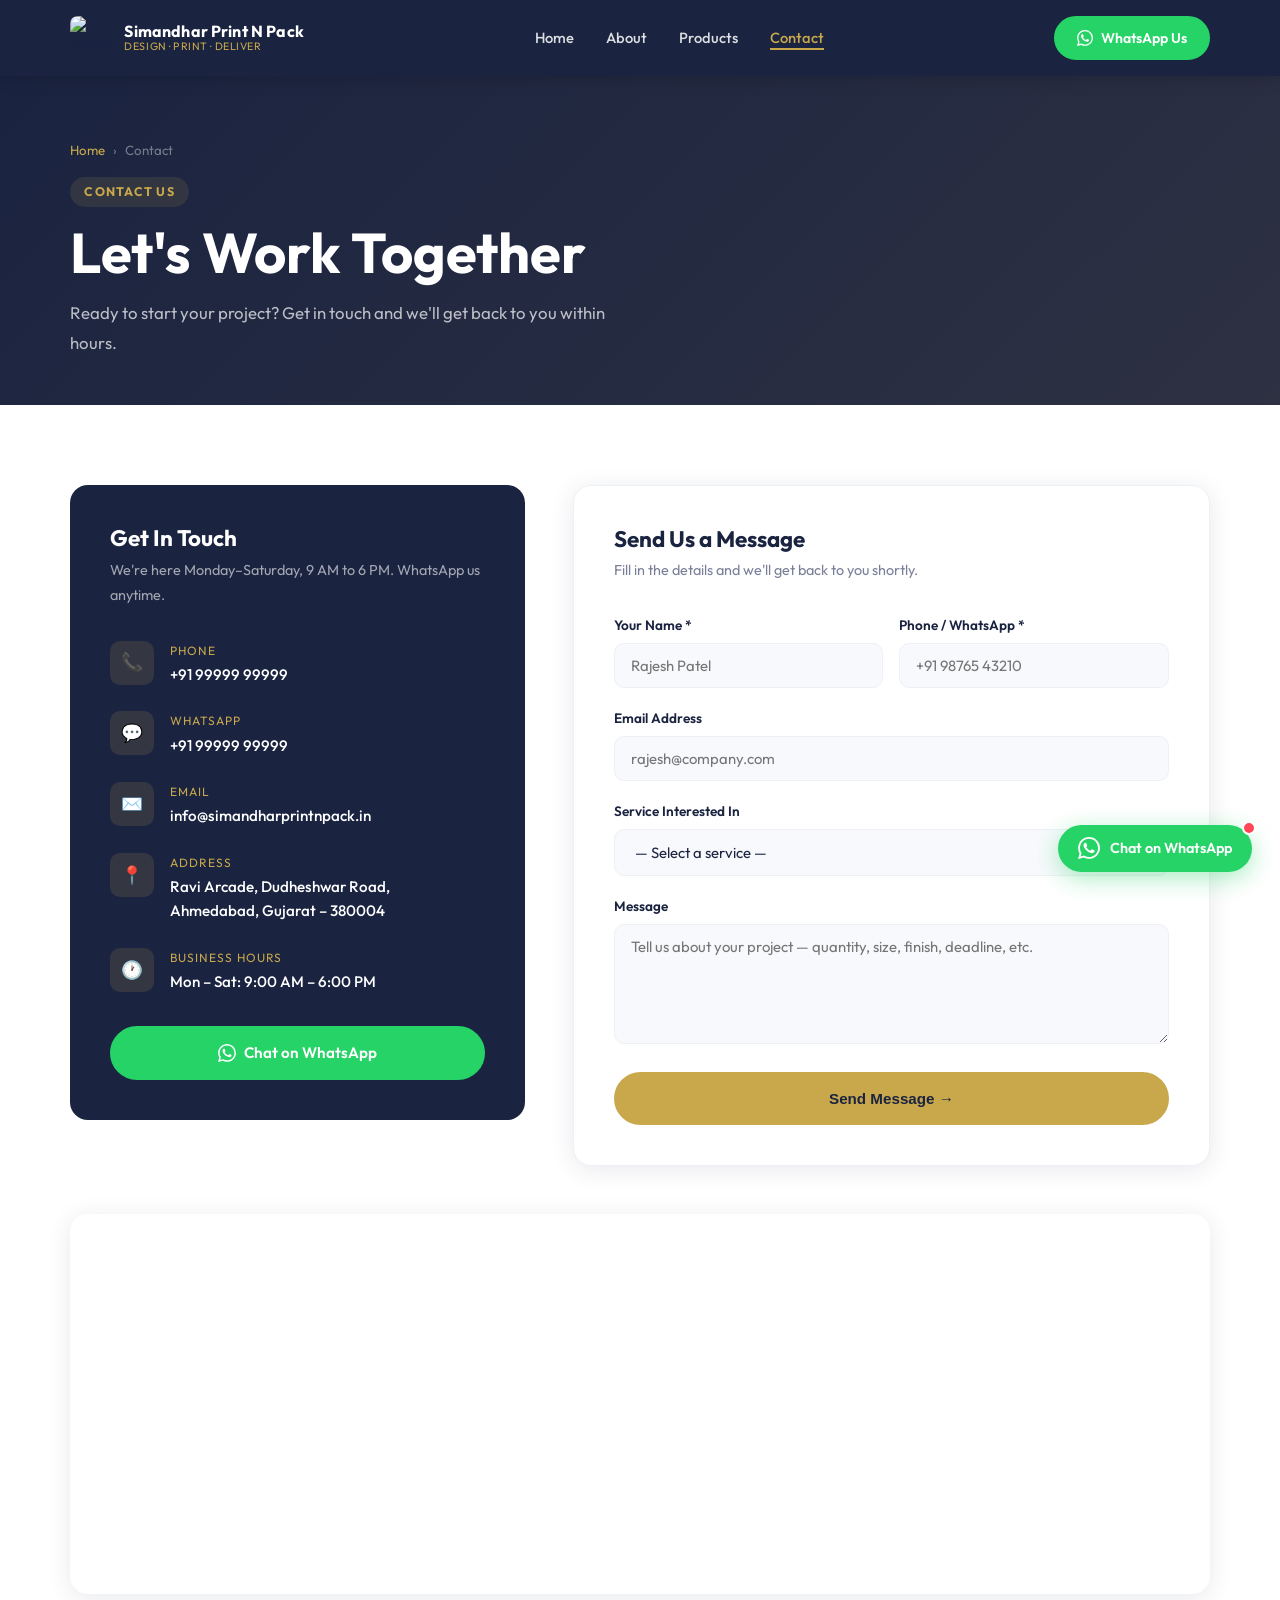
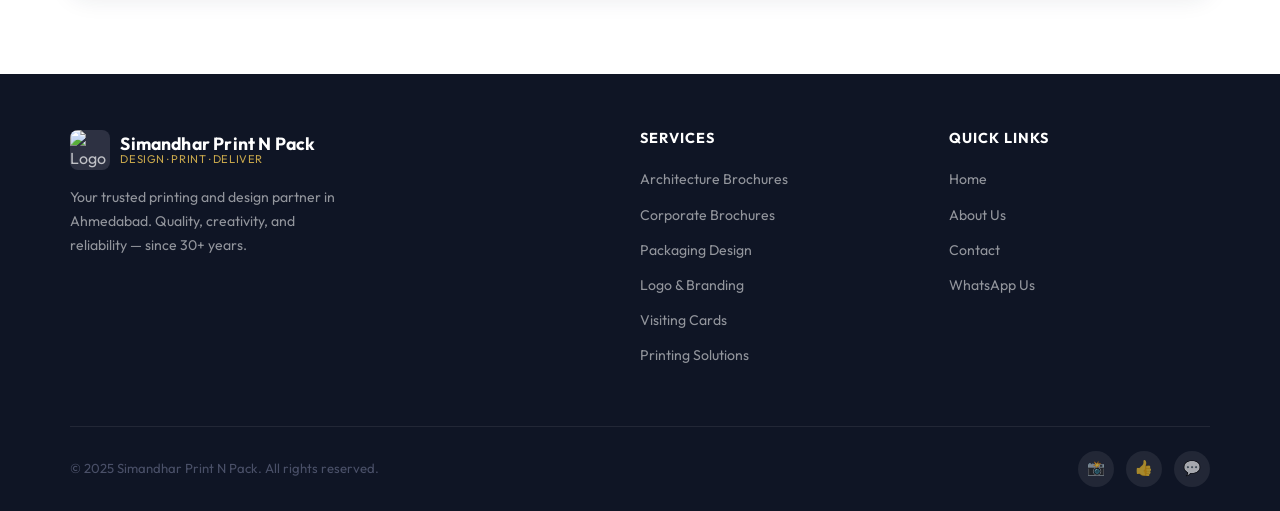
==== contact.html @ f45c438a "Initial commit: Complete Simandhar Print N Pack website" ====
<!DOCTYPE html>
<html lang="en">
<head>
  <meta charset="UTF-8" />
  <meta name="viewport" content="width=device-width, initial-scale=1.0" />
  <title>Contact Us | Simandhar Print N Pack</title>
  <meta name="description" content="Get in touch with Simandhar Print N Pack. Request a quote for brochures, packaging design, printing and more. Located at Ravi Arcade, Dudheshwar Road, Ahmedabad." />
  <link rel="preconnect" href="https://fonts.googleapis.com" />
  <link rel="preconnect" href="https://fonts.gstatic.com" crossorigin />
  <link href="https://fonts.googleapis.com/css2?family=Outfit:wght@400;500;600;700;800&display=swap" rel="stylesheet" />
  <link rel="icon" type="image/png" href="images/logo.png" />
  <link rel="stylesheet" href="css/style.css" />
</head>
<body>

  <!-- HEADER -->
  <header class="site-header">
    <div class="nav-inner">
      <a href="index.html" class="nav-logo">
        <img src="images/logo.png" alt="Simandhar Print N Pack Logo" width="44" height="44" />
        <div class="logo-text">
          <span class="logo-name">Simandhar Print N Pack</span>
          <span class="logo-tagline">Design · Print · Deliver</span>
        </div>
      </a>
      <nav>
        <ul class="nav-links">
          <li><a href="index.html">Home</a></li>
          <li><a href="index.html#about">About</a></li>
          <li><a href="index.html#products">Products</a></li>
          <li><a href="contact.html" class="active">Contact</a></li>
        </ul>
      </nav>
      <a href="https://wa.me/919999999999?text=Hi%2C%20I%27m%20interested%20in%20your%20printing%20services." class="btn btn-whatsapp nav-cta" target="_blank" rel="noopener">
        <svg viewBox="0 0 24 24" fill="currentColor" width="16" height="16"><path d="M17.472 14.382c-.297-.149-1.758-.867-2.03-.967-.273-.099-.471-.148-.67.15-.197.297-.767.966-.94 1.164-.173.199-.347.223-.644.075-.297-.15-1.255-.463-2.39-1.475-.883-.788-1.48-1.761-1.653-2.059-.173-.297-.018-.458.13-.606.134-.133.298-.347.446-.52.149-.174.198-.298.298-.497.099-.198.05-.371-.025-.52-.075-.149-.669-1.612-.916-2.207-.242-.579-.487-.5-.669-.51-.173-.008-.371-.01-.57-.01-.198 0-.52.074-.792.372-.272.297-1.04 1.016-1.04 2.479 0 1.462 1.065 2.875 1.213 3.074.149.198 2.096 3.2 5.077 4.487.709.306 1.262.489 1.694.625.712.227 1.36.195 1.871.118.571-.085 1.758-.719 2.006-1.413.248-.694.248-1.289.173-1.413-.074-.124-.272-.198-.57-.347m-5.421 7.403h-.004a9.87 9.87 0 01-5.031-1.378l-.361-.214-3.741.982.998-3.648-.235-.374a9.86 9.86 0 01-1.51-5.26c.001-5.45 4.436-9.884 9.888-9.884 2.64 0 5.122 1.03 6.988 2.898a9.825 9.825 0 012.893 6.994c-.003 5.45-4.437 9.884-9.885 9.884m8.413-18.297A11.815 11.815 0 0012.05 0C5.495 0 .16 5.335.157 11.892c0 2.096.547 4.142 1.588 5.945L.057 24l6.305-1.654a11.882 11.882 0 005.683 1.448h.005c6.554 0 11.89-5.335 11.893-11.893a11.821 11.821 0 00-3.48-8.413Z"/></svg>
        WhatsApp Us
      </a>
      <button class="nav-toggle" id="navToggle" aria-label="Toggle menu">
        <span></span><span></span><span></span>
      </button>
    </div>
    <nav class="mobile-nav" id="mobileNav">
      <a href="index.html">Home</a>
      <a href="index.html#about">About</a>
      <a href="index.html#products">Products</a>
      <a href="contact.html">Contact</a>
      <a href="https://wa.me/919999999999" target="_blank" rel="noopener">💬 WhatsApp Us</a>
    </nav>
  </header>

  <!-- PAGE HERO -->
  <section class="page-hero">
    <div class="container">
      <div class="breadcrumb">
        <a href="index.html">Home</a>
        <span>›</span>
        <span>Contact</span>
      </div>
      <span class="section-label">Contact Us</span>
      <h1>Let's Work Together</h1>
      <p>Ready to start your project? Get in touch and we'll get back to you within hours.</p>
    </div>
  </section>

  <!-- CONTACT SECTION -->
  <section>
    <div class="container">
      <div class="contact-grid">

        <!-- Info -->
        <div class="contact-info-box">
          <h3>Get In Touch</h3>
          <p>We're here Monday–Saturday, 9 AM to 6 PM. WhatsApp us anytime.</p>

          <div class="contact-detail-item">
            <div class="detail-icon">📞</div>
            <div>
              <div class="detail-label">Phone</div>
              <div class="detail-value"><a href="tel:+919999999999">+91 99999 99999</a></div>
            </div>
          </div>

          <div class="contact-detail-item">
            <div class="detail-icon">💬</div>
            <div>
              <div class="detail-label">WhatsApp</div>
              <div class="detail-value"><a href="https://wa.me/919999999999" target="_blank" rel="noopener">+91 99999 99999</a></div>
            </div>
          </div>

          <div class="contact-detail-item">
            <div class="detail-icon">✉️</div>
            <div>
              <div class="detail-label">Email</div>
              <div class="detail-value"><a href="mailto:info@simandharprintnpack.in">info@simandharprintnpack.in</a></div>
            </div>
          </div>

          <div class="contact-detail-item">
            <div class="detail-icon">📍</div>
            <div>
              <div class="detail-label">Address</div>
              <div class="detail-value">Ravi Arcade, Dudheshwar Road,<br>Ahmedabad, Gujarat – 380004</div>
            </div>
          </div>

          <div class="contact-detail-item">
            <div class="detail-icon">🕐</div>
            <div>
              <div class="detail-label">Business Hours</div>
              <div class="detail-value">Mon – Sat: 9:00 AM – 6:00 PM</div>
            </div>
          </div>

          <div style="margin-top:2rem;">
            <a href="https://wa.me/919999999999?text=Hi%2C%20I%27d%20like%20to%20request%20a%20quote." class="btn btn-whatsapp" target="_blank" rel="noopener" style="width:100%;justify-content:center;">
              <svg viewBox="0 0 24 24" fill="currentColor" width="18" height="18"><path d="M17.472 14.382c-.297-.149-1.758-.867-2.03-.967-.273-.099-.471-.148-.67.15-.197.297-.767.966-.94 1.164-.173.199-.347.223-.644.075-.297-.15-1.255-.463-2.39-1.475-.883-.788-1.48-1.761-1.653-2.059-.173-.297-.018-.458.13-.606.134-.133.298-.347.446-.52.149-.174.198-.298.298-.497.099-.198.05-.371-.025-.52-.075-.149-.669-1.612-.916-2.207-.242-.579-.487-.5-.669-.51-.173-.008-.371-.01-.57-.01-.198 0-.52.074-.792.372-.272.297-1.04 1.016-1.04 2.479 0 1.462 1.065 2.875 1.213 3.074.149.198 2.096 3.2 5.077 4.487.709.306 1.262.489 1.694.625.712.227 1.36.195 1.871.118.571-.085 1.758-.719 2.006-1.413.248-.694.248-1.289.173-1.413-.074-.124-.272-.198-.57-.347m-5.421 7.403h-.004a9.87 9.87 0 01-5.031-1.378l-.361-.214-3.741.982.998-3.648-.235-.374a9.86 9.86 0 01-1.51-5.26c.001-5.45 4.436-9.884 9.888-9.884 2.64 0 5.122 1.03 6.988 2.898a9.825 9.825 0 012.893 6.994c-.003 5.45-4.437 9.884-9.885 9.884m8.413-18.297A11.815 11.815 0 0012.05 0C5.495 0 .16 5.335.157 11.892c0 2.096.547 4.142 1.588 5.945L.057 24l6.305-1.654a11.882 11.882 0 005.683 1.448h.005c6.554 0 11.89-5.335 11.893-11.893a11.821 11.821 0 00-3.48-8.413Z"/></svg>
              Chat on WhatsApp
            </a>
          </div>
        </div>

        <!-- Form -->
        <!-- Replace YOUR_FORM_ID below with your Web3Forms or Formspree ID -->
        <div class="contact-form-wrap">
          <h3>Send Us a Message</h3>
          <p>Fill in the details and we'll get back to you shortly.</p>

          <form id="contactForm" action="https://formspree.io/f/YOUR_FORM_ID" method="POST">
            <div class="form-row">
              <div class="form-group">
                <label for="name">Your Name *</label>
                <input type="text" id="name" name="name" required placeholder="Rajesh Patel" />
              </div>
              <div class="form-group">
                <label for="phone">Phone / WhatsApp *</label>
                <input type="tel" id="phone" name="phone" required placeholder="+91 98765 43210" />
              </div>
            </div>

            <div class="form-group">
              <label for="email">Email Address</label>
              <input type="email" id="email" name="email" placeholder="rajesh@company.com" />
            </div>

            <div class="form-group">
              <label for="service">Service Interested In</label>
              <select id="service" name="service">
                <option value="">— Select a service —</option>
                <option value="architecture-brochures">Architecture & Real Estate Brochures</option>
                <option value="corporate-brochures">Corporate & Product Brochures</option>
                <option value="packaging-design">Packaging Design & Box Layouts</option>
                <option value="logo-branding">Logo Design & Branding</option>
                <option value="visiting-cards">Visiting Cards & Marketing Materials</option>
                <option value="printing-solutions">Printing Solutions</option>
                <option value="other">Other / Multiple Services</option>
              </select>
            </div>

            <div class="form-group">
              <label for="message">Message</label>
              <textarea id="message" name="message" placeholder="Tell us about your project — quantity, size, finish, deadline, etc."></textarea>
            </div>

            <button type="submit" class="btn btn-primary" style="width:100%;justify-content:center;padding:1rem;">
              Send Message →
            </button>
          </form>
        </div>

      </div>

      <!-- Map -->
      <div class="map-wrap">
        <iframe
          src="https://www.google.com/maps/embed?pb=!1m18!1m12!1m3!1d3672.8!2d72.5714!3d23.0225!2m3!1f0!2f0!3f0!3m2!1i1024!2i768!4f13.1!3m3!1m2!1s0x0%3A0x0!2zRHVkaGVzaHdhciBSb2FkLCBBaG1lZGFiYWQ!5e0!3m2!1sen!2sin!4v1234567890"
          allowfullscreen=""
          loading="lazy"
          referrerpolicy="no-referrer-when-downgrade"
          title="Simandhar Print N Pack Location">
        </iframe>
      </div>
    </div>
  </section>

  <!-- FOOTER -->
  <footer class="site-footer">
    <div class="container">
      <div class="footer-grid">
        <div class="footer-brand">
          <div class="footer-logo-wrap">
            <img src="images/logo.png" alt="Logo" class="footer-logo-img" width="40" height="40" />
            <div class="logo-text">
              <span class="logo-name">Simandhar Print N Pack</span>
              <span class="logo-tagline">Design · Print · Deliver</span>
            </div>
          </div>
          <p>Your trusted printing and design partner in Ahmedabad. Quality, creativity, and reliability — since 30+ years.</p>
        </div>
        <div class="footer-col">
          <h4>Services</h4>
          <ul>
            <li><a href="products/architecture-brochures.html">Architecture Brochures</a></li>
            <li><a href="products/corporate-brochures.html">Corporate Brochures</a></li>
            <li><a href="products/packaging-design.html">Packaging Design</a></li>
            <li><a href="products/logo-branding.html">Logo & Branding</a></li>
            <li><a href="products/visiting-cards.html">Visiting Cards</a></li>
            <li><a href="products/printing-solutions.html">Printing Solutions</a></li>
          </ul>
        </div>
        <div class="footer-col">
          <h4>Quick Links</h4>
          <ul>
            <li><a href="index.html">Home</a></li>
            <li><a href="index.html#about">About Us</a></li>
            <li><a href="contact.html">Contact</a></li>
            <li><a href="https://wa.me/919999999999" target="_blank" rel="noopener">WhatsApp Us</a></li>
          </ul>
        </div>
      </div>
      <div class="footer-bottom">
        <p>© 2025 Simandhar Print N Pack. All rights reserved.</p>
        <div class="social-links">
          <a href="#" class="social-link" aria-label="Instagram">📸</a>
          <a href="#" class="social-link" aria-label="Facebook">👍</a>
          <a href="https://wa.me/919999999999" class="social-link" aria-label="WhatsApp" target="_blank" rel="noopener">💬</a>
        </div>
      </div>
    </div>
  </footer>

  <!-- WHATSAPP FLOAT -->
  <a href="https://wa.me/919999999999?text=Hi%2C%20I%27m%20interested%20in%20your%20services.%20Please%20share%20more%20details." class="whatsapp-float" target="_blank" rel="noopener" aria-label="Chat on WhatsApp">
    <div class="whatsapp-pulse"></div>
    <svg viewBox="0 0 24 24" fill="currentColor">
      <path d="M17.472 14.382c-.297-.149-1.758-.867-2.03-.967-.273-.099-.471-.148-.67.15-.197.297-.767.966-.94 1.164-.173.199-.347.223-.644.075-.297-.15-1.255-.463-2.39-1.475-.883-.788-1.48-1.761-1.653-2.059-.173-.297-.018-.458.13-.606.134-.133.298-.347.446-.52.149-.174.198-.298.298-.497.099-.198.05-.371-.025-.52-.075-.149-.669-1.612-.916-2.207-.242-.579-.487-.5-.669-.51-.173-.008-.371-.01-.57-.01-.198 0-.52.074-.792.372-.272.297-1.04 1.016-1.04 2.479 0 1.462 1.065 2.875 1.213 3.074.149.198 2.096 3.2 5.077 4.487.709.306 1.262.489 1.694.625.712.227 1.36.195 1.871.118.571-.085 1.758-.719 2.006-1.413.248-.694.248-1.289.173-1.413-.074-.124-.272-.198-.57-.347m-5.421 7.403h-.004a9.87 9.87 0 01-5.031-1.378l-.361-.214-3.741.982.998-3.648-.235-.374a9.86 9.86 0 01-1.51-5.26c.001-5.45 4.436-9.884 9.888-9.884 2.64 0 5.122 1.03 6.988 2.898a9.825 9.825 0 012.893 6.994c-.003 5.45-4.437 9.884-9.885 9.884m8.413-18.297A11.815 11.815 0 0012.05 0C5.495 0 .16 5.335.157 11.892c0 2.096.547 4.142 1.588 5.945L.057 24l6.305-1.654a11.882 11.882 0 005.683 1.448h.005c6.554 0 11.89-5.335 11.893-11.893a11.821 11.821 0 00-3.48-8.413Z"/>
    </svg>
    <span>Chat on WhatsApp</span>
  </a>

  <script src="js/main.js"></script>
</body>
</html>
---- css/style.css ----
/* =============================================
   Simandhar Print N Pack — Global Stylesheet
   ============================================= */

/* --- Variables --- */
:root {
  --navy: #1a2340;
  --charcoal: #2d3142;
  --gold: #c9a84c;
  --gold-light: #e8c97a;
  --white: #ffffff;
  --off-white: #f8f9fc;
  --light-gray: #eef0f5;
  --text-dark: #1a2340;
  --text-mid: #4a5068;
  --text-light: #7a7f99;
  --shadow: 0 4px 24px rgba(26,35,64,0.10);
  --shadow-lg: 0 8px 40px rgba(26,35,64,0.15);
  --radius: 10px;
  --radius-lg: 18px;
  --transition: 0.25s ease;
  --whatsapp: #25D366;
}

/* --- Reset & Base --- */
*, *::before, *::after { box-sizing: border-box; margin: 0; padding: 0; }

html { scroll-behavior: smooth; }

body {
  font-family: 'Outfit', 'Inter', sans-serif;
  color: var(--text-dark);
  background: var(--white);
  line-height: 1.6;
  font-size: 16px;
  overflow-x: hidden;
}

img { max-width: 100%; height: auto; display: block; }

a { color: inherit; text-decoration: none; }

ul { list-style: none; }

/* --- Typography --- */
h1, h2, h3, h4 { font-weight: 700; line-height: 1.2; }
h1 { font-size: clamp(2rem, 5vw, 3.5rem); }
h2 { font-size: clamp(1.6rem, 3.5vw, 2.4rem); }
h3 { font-size: clamp(1.1rem, 2.5vw, 1.4rem); }
p { color: var(--text-mid); line-height: 1.75; }

.section-title {
  text-align: center;
  margin-bottom: 0.5rem;
  color: var(--navy);
}
.section-subtitle {
  text-align: center;
  color: var(--text-light);
  font-size: 1.05rem;
  margin-bottom: 3rem;
}
.section-label {
  display: inline-block;
  background: rgba(201,168,76,0.12);
  color: var(--gold);
  font-size: 0.78rem;
  font-weight: 700;
  letter-spacing: 0.1em;
  text-transform: uppercase;
  padding: 0.3rem 0.9rem;
  border-radius: 50px;
  margin-bottom: 0.75rem;
}

/* --- Container --- */
.container {
  max-width: 1180px;
  margin: 0 auto;
  padding: 0 1.25rem;
}

/* --- Buttons --- */
.btn {
  display: inline-flex;
  align-items: center;
  gap: 0.5rem;
  padding: 0.8rem 1.8rem;
  border-radius: 50px;
  font-weight: 600;
  font-size: 0.95rem;
  cursor: pointer;
  transition: all var(--transition);
  border: 2px solid transparent;
  white-space: nowrap;
}

.btn-primary {
  background: var(--gold);
  color: var(--navy);
  border-color: var(--gold);
}
.btn-primary:hover {
  background: var(--gold-light);
  border-color: var(--gold-light);
  transform: translateY(-2px);
  box-shadow: 0 6px 20px rgba(201,168,76,0.35);
}

.btn-outline {
  background: transparent;
  color: var(--white);
  border-color: rgba(255,255,255,0.6);
}
.btn-outline:hover {
  background: rgba(255,255,255,0.12);
  border-color: var(--white);
}

.btn-whatsapp {
  background: var(--whatsapp);
  color: var(--white);
  border-color: var(--whatsapp);
}
.btn-whatsapp:hover {
  background: #1ebe5a;
  transform: translateY(-2px);
  box-shadow: 0 6px 20px rgba(37,211,102,0.35);
}

.btn-dark {
  background: var(--navy);
  color: var(--white);
  border-color: var(--navy);
}
.btn-dark:hover {
  background: var(--charcoal);
  transform: translateY(-2px);
}

/* =============================================
   HEADER / NAV
   ============================================= */
.site-header {
  position: sticky;
  top: 0;
  z-index: 100;
  background: var(--navy);
  box-shadow: 0 2px 16px rgba(0,0,0,0.18);
}

.nav-inner {
  display: flex;
  align-items: center;
  justify-content: space-between;
  padding: 1rem 1.25rem;
  max-width: 1180px;
  margin: 0 auto;
}

.nav-logo {
  display: flex;
  align-items: center;
  gap: 0.65rem;
}
.nav-logo img {
  width: 44px;
  height: 44px;
  border-radius: 8px;
  object-fit: cover;
}
.logo-text {
  display: flex;
  flex-direction: column;
  line-height: 1.1;
}
.logo-name {
  font-size: 1rem;
  font-weight: 700;
  color: var(--white);
  letter-spacing: 0.01em;
}
.logo-tagline {
  font-size: 0.67rem;
  color: var(--gold);
  letter-spacing: 0.05em;
  text-transform: uppercase;
}

.nav-links {
  display: flex;
  align-items: center;
  gap: 2rem;
}
.nav-links a {
  color: rgba(255,255,255,0.85);
  font-size: 0.92rem;
  font-weight: 500;
  transition: color var(--transition);
  position: relative;
}
.nav-links a::after {
  content: '';
  position: absolute;
  bottom: -3px;
  left: 0;
  width: 0;
  height: 2px;
  background: var(--gold);
  transition: width var(--transition);
}
.nav-links a:hover,
.nav-links a.active {
  color: var(--gold);
}
.nav-links a:hover::after,
.nav-links a.active::after {
  width: 100%;
}

.nav-cta {
  padding: 0.55rem 1.3rem;
  font-size: 0.88rem;
}

/* Hamburger */
.nav-toggle {
  display: none;
  flex-direction: column;
  gap: 5px;
  background: none;
  border: none;
  cursor: pointer;
  padding: 6px;
}
.nav-toggle span {
  display: block;
  width: 24px;
  height: 2px;
  background: var(--white);
  border-radius: 2px;
  transition: all var(--transition);
}
.nav-toggle.open span:nth-child(1) { transform: translateY(7px) rotate(45deg); }
.nav-toggle.open span:nth-child(2) { opacity: 0; }
.nav-toggle.open span:nth-child(3) { transform: translateY(-7px) rotate(-45deg); }

/* Mobile Nav */
.mobile-nav {
  display: none;
  background: var(--charcoal);
  padding: 1rem 1.25rem 1.5rem;
}
.mobile-nav.open { display: block; }
.mobile-nav a {
  display: block;
  color: rgba(255,255,255,0.88);
  padding: 0.75rem 0;
  font-size: 1rem;
  border-bottom: 1px solid rgba(255,255,255,0.08);
  transition: color var(--transition);
}
.mobile-nav a:last-child { border-bottom: none; }
.mobile-nav a:hover { color: var(--gold); }

/* =============================================
   HERO
   ============================================= */
.hero {
  position: relative;
  min-height: 90vh;
  display: flex;
  align-items: center;
  background: linear-gradient(135deg, var(--navy) 0%, #0f1729 60%, #1a2a4a 100%);
  overflow: hidden;
}

.hero-bg {
  position: absolute;
  inset: 0;
  background-image: url('../images/hero.jpg');
  background-size: cover;
  background-position: center;
  opacity: 0.18;
}

.hero-pattern {
  position: absolute;
  inset: 0;
  background-image:
    radial-gradient(circle at 20% 80%, rgba(201,168,76,0.08) 0%, transparent 50%),
    radial-gradient(circle at 80% 20%, rgba(201,168,76,0.06) 0%, transparent 50%);
}

.hero-content {
  position: relative;
  z-index: 1;
  max-width: 700px;
  padding: 5rem 0;
}

.hero-badge {
  display: inline-flex;
  align-items: center;
  gap: 0.4rem;
  background: rgba(201,168,76,0.15);
  border: 1px solid rgba(201,168,76,0.3);
  color: var(--gold);
  font-size: 0.8rem;
  font-weight: 600;
  letter-spacing: 0.08em;
  text-transform: uppercase;
  padding: 0.35rem 1rem;
  border-radius: 50px;
  margin-bottom: 1.5rem;
}

.hero h1 {
  color: var(--white);
  margin-bottom: 1.25rem;
}
.hero h1 span { color: var(--gold); }

.hero-desc {
  color: rgba(255,255,255,0.75);
  font-size: 1.1rem;
  margin-bottom: 2.5rem;
  max-width: 540px;
}

.hero-actions {
  display: flex;
  gap: 1rem;
  flex-wrap: wrap;
}

.hero-stats {
  display: flex;
  gap: 2.5rem;
  margin-top: 3.5rem;
  flex-wrap: wrap;
}
.stat-item { text-align: left; }
.stat-num {
  font-size: 2rem;
  font-weight: 800;
  color: var(--gold);
  line-height: 1;
}
.stat-label {
  font-size: 0.82rem;
  color: rgba(255,255,255,0.6);
  margin-top: 0.2rem;
}

/* =============================================
   SECTIONS
   ============================================= */
section { padding: 5rem 0; }

/* About Snippet */
.about-snippet {
  background: var(--off-white);
}
.about-grid {
  display: grid;
  grid-template-columns: 1fr 1fr;
  gap: 4rem;
  align-items: center;
}
.about-image {
  border-radius: var(--radius-lg);
  overflow: hidden;
  box-shadow: var(--shadow-lg);
  aspect-ratio: 4/3;
  background: var(--light-gray);
}
.about-image img {
  width: 100%;
  height: 100%;
  object-fit: cover;
}
.about-text .section-label { text-align: left; }
.about-text h2 { margin-bottom: 1rem; }
.about-text p { margin-bottom: 1.5rem; }
.about-features {
  display: flex;
  flex-direction: column;
  gap: 0.75rem;
  margin-bottom: 2rem;
}
.feature-item {
  display: flex;
  align-items: center;
  gap: 0.6rem;
  font-size: 0.95rem;
  color: var(--text-mid);
}
.feature-icon {
  width: 22px;
  height: 22px;
  background: rgba(201,168,76,0.15);
  border-radius: 50%;
  display: flex;
  align-items: center;
  justify-content: center;
  flex-shrink: 0;
  color: var(--gold);
  font-size: 0.75rem;
}

/* Products Grid */
.products-grid {
  display: grid;
  grid-template-columns: repeat(auto-fit, minmax(300px, 1fr));
  gap: 1.75rem;
  margin-top: 3rem;
}

.product-card {
  background: var(--white);
  border-radius: var(--radius-lg);
  overflow: hidden;
  box-shadow: var(--shadow);
  transition: all var(--transition);
  border: 1.5px solid transparent;
}
.product-card:hover {
  transform: translateY(-6px);
  box-shadow: var(--shadow-lg);
  border-color: var(--gold);
}
.product-card-img {
  aspect-ratio: 16/9;
  overflow: hidden;
  background: var(--light-gray);
}
.product-card-img img {
  width: 100%;
  height: 100%;
  object-fit: cover;
  transition: transform 0.4s ease;
}
.product-card:hover .product-card-img img {
  transform: scale(1.05);
}
.product-card-body {
  padding: 1.4rem 1.5rem 1.75rem;
}
.product-card-icon {
  width: 42px;
  height: 42px;
  background: rgba(201,168,76,0.12);
  border-radius: 10px;
  display: flex;
  align-items: center;
  justify-content: center;
  margin-bottom: 0.9rem;
  font-size: 1.2rem;
}
.product-card h3 {
  color: var(--navy);
  margin-bottom: 0.5rem;
}
.product-card p {
  font-size: 0.9rem;
  margin-bottom: 1.25rem;
  line-height: 1.6;
}
.card-link {
  display: inline-flex;
  align-items: center;
  gap: 0.4rem;
  color: var(--gold);
  font-weight: 600;
  font-size: 0.9rem;
  transition: gap var(--transition);
}
.card-link:hover { gap: 0.7rem; }

/* Why Choose Us */
.why-us {
  background: var(--navy);
  color: var(--white);
}
.why-us .section-title { color: var(--white); }
.why-us .section-subtitle { color: rgba(255,255,255,0.6); }
.why-grid {
  display: grid;
  grid-template-columns: repeat(auto-fit, minmax(220px, 1fr));
  gap: 2rem;
}
.why-card {
  text-align: center;
  padding: 2rem 1.5rem;
  border-radius: var(--radius-lg);
  background: rgba(255,255,255,0.05);
  border: 1px solid rgba(255,255,255,0.08);
  transition: all var(--transition);
}
.why-card:hover {
  background: rgba(201,168,76,0.08);
  border-color: rgba(201,168,76,0.25);
  transform: translateY(-4px);
}
.why-icon {
  font-size: 2.2rem;
  margin-bottom: 1rem;
}
.why-card h3 {
  color: var(--white);
  margin-bottom: 0.5rem;
  font-size: 1.05rem;
}
.why-card p {
  color: rgba(255,255,255,0.6);
  font-size: 0.88rem;
  line-height: 1.6;
}

/* Testimonials */
.testimonials { background: var(--off-white); }
.testimonials-grid {
  display: grid;
  grid-template-columns: repeat(auto-fit, minmax(280px, 1fr));
  gap: 1.75rem;
}
.testimonial-card {
  background: var(--white);
  border-radius: var(--radius-lg);
  padding: 2rem;
  box-shadow: var(--shadow);
  border-left: 4px solid var(--gold);
}
.stars {
  color: var(--gold);
  font-size: 1rem;
  margin-bottom: 1rem;
  letter-spacing: 2px;
}
.testimonial-card p {
  font-style: italic;
  font-size: 0.95rem;
  margin-bottom: 1.25rem;
}
.testimonial-author {
  display: flex;
  align-items: center;
  gap: 0.75rem;
}
.author-avatar {
  width: 44px;
  height: 44px;
  border-radius: 50%;
  background: var(--light-gray);
  overflow: hidden;
  flex-shrink: 0;
}
.author-avatar img {
  width: 100%;
  height: 100%;
  object-fit: cover;
}
.author-name {
  font-weight: 700;
  font-size: 0.92rem;
  color: var(--navy);
}
.author-role {
  font-size: 0.8rem;
  color: var(--text-light);
}

/* Contact Strip */
.contact-strip {
  background: linear-gradient(135deg, var(--charcoal), var(--navy));
  color: var(--white);
  padding: 3.5rem 0;
}
.contact-strip-inner {
  display: flex;
  align-items: center;
  justify-content: space-between;
  flex-wrap: wrap;
  gap: 2rem;
}
.contact-strip h2 {
  color: var(--white);
  margin-bottom: 0.3rem;
  font-size: 1.6rem;
}
.contact-strip p {
  color: rgba(255,255,255,0.65);
  font-size: 0.95rem;
}
.contact-items {
  display: flex;
  flex-wrap: wrap;
  gap: 1.5rem;
}
.contact-item {
  display: flex;
  align-items: center;
  gap: 0.6rem;
  font-size: 0.95rem;
  color: rgba(255,255,255,0.88);
  transition: color var(--transition);
}
.contact-item:hover { color: var(--gold); }
.contact-item-icon {
  width: 38px;
  height: 38px;
  border-radius: 50%;
  background: rgba(255,255,255,0.1);
  display: flex;
  align-items: center;
  justify-content: center;
  font-size: 1rem;
  flex-shrink: 0;
}

/* =============================================
   FOOTER
   ============================================= */
.site-footer {
  background: #0f1525;
  color: rgba(255,255,255,0.7);
  padding: 3.5rem 0 1.5rem;
}
.footer-grid {
  display: grid;
  grid-template-columns: 2fr 1fr 1fr;
  gap: 3rem;
  margin-bottom: 3rem;
}
.footer-brand .logo-name { font-size: 1.1rem; color: var(--white); }
.footer-brand .logo-tagline { font-size: 0.7rem; }
.footer-brand p {
  color: rgba(255,255,255,0.55);
  font-size: 0.88rem;
  margin-top: 1rem;
  line-height: 1.7;
  max-width: 280px;
}
.footer-logo-wrap {
  display: flex;
  align-items: center;
  gap: 0.65rem;
  margin-bottom: 0.5rem;
}
.footer-logo-img {
  width: 40px;
  height: 40px;
  border-radius: 8px;
  background: var(--charcoal);
}
.footer-col h4 {
  color: var(--white);
  font-size: 0.9rem;
  margin-bottom: 1.2rem;
  text-transform: uppercase;
  letter-spacing: 0.07em;
}
.footer-col ul li {
  margin-bottom: 0.6rem;
}
.footer-col ul li a {
  color: rgba(255,255,255,0.55);
  font-size: 0.88rem;
  transition: color var(--transition);
}
.footer-col ul li a:hover { color: var(--gold); }
.footer-bottom {
  border-top: 1px solid rgba(255,255,255,0.08);
  padding-top: 1.5rem;
  display: flex;
  align-items: center;
  justify-content: space-between;
  flex-wrap: wrap;
  gap: 1rem;
}
.footer-bottom p { font-size: 0.82rem; }
.social-links {
  display: flex;
  gap: 0.75rem;
}
.social-link {
  width: 36px;
  height: 36px;
  border-radius: 50%;
  background: rgba(255,255,255,0.08);
  display: flex;
  align-items: center;
  justify-content: center;
  font-size: 0.9rem;
  color: rgba(255,255,255,0.6);
  transition: all var(--transition);
}
.social-link:hover {
  background: var(--gold);
  color: var(--navy);
}

/* =============================================
   WHATSAPP FLOATING BUTTON
   ============================================= */
.whatsapp-float {
  position: fixed;
  bottom: 1.75rem;
  right: 1.75rem;
  z-index: 999;
  display: flex;
  align-items: center;
  gap: 0.6rem;
  background: var(--whatsapp);
  color: var(--white);
  padding: 0.75rem 1.25rem;
  border-radius: 50px;
  box-shadow: 0 6px 24px rgba(37,211,102,0.4);
  font-weight: 600;
  font-size: 0.9rem;
  transition: all var(--transition);
  text-decoration: none;
}
.whatsapp-float:hover {
  background: #1ebe5a;
  transform: translateY(-3px);
  box-shadow: 0 10px 32px rgba(37,211,102,0.5);
}
.whatsapp-float svg {
  width: 22px;
  height: 22px;
  flex-shrink: 0;
}
.whatsapp-pulse {
  position: absolute;
  top: -4px;
  right: -4px;
  width: 14px;
  height: 14px;
  background: #ff4757;
  border-radius: 50%;
  border: 2px solid var(--white);
  animation: pulse-dot 2s infinite;
}
@keyframes pulse-dot {
  0%, 100% { transform: scale(1); opacity: 1; }
  50% { transform: scale(1.3); opacity: 0.7; }
}

/* =============================================
   PRODUCT PAGE SPECIFIC
   ============================================= */
.page-hero {
  background: linear-gradient(135deg, var(--navy), var(--charcoal));
  padding: 4rem 0 3rem;
  color: var(--white);
}
.page-hero h1 { color: var(--white); margin-bottom: 0.75rem; }
.page-hero p { color: rgba(255,255,255,0.7); font-size: 1.05rem; max-width: 580px; }
.breadcrumb {
  display: flex;
  align-items: center;
  gap: 0.5rem;
  font-size: 0.83rem;
  color: rgba(255,255,255,0.5);
  margin-bottom: 1rem;
}
.breadcrumb a { color: var(--gold); }
.breadcrumb span { color: rgba(255,255,255,0.4); }

.gallery-grid {
  display: grid;
  grid-template-columns: repeat(auto-fill, minmax(260px, 1fr));
  gap: 1.25rem;
}
.gallery-item {
  border-radius: var(--radius);
  overflow: hidden;
  background: var(--light-gray);
  aspect-ratio: 4/3;
  cursor: zoom-in;
  transition: transform var(--transition);
}
.gallery-item:hover { transform: scale(1.02); }
.gallery-item img {
  width: 100%;
  height: 100%;
  object-fit: cover;
}

.process-steps {
  display: flex;
  flex-wrap: wrap;
  gap: 0;
  counter-reset: step;
  position: relative;
}
.process-step {
  flex: 1;
  min-width: 160px;
  text-align: center;
  padding: 2rem 1rem;
  position: relative;
}
.process-step::after {
  content: '→';
  position: absolute;
  right: -0.5rem;
  top: 50%;
  transform: translateY(-50%);
  color: var(--gold);
  font-size: 1.5rem;
}
.process-step:last-child::after { display: none; }
.step-num {
  width: 48px;
  height: 48px;
  border-radius: 50%;
  background: var(--gold);
  color: var(--navy);
  font-weight: 800;
  font-size: 1.1rem;
  display: flex;
  align-items: center;
  justify-content: center;
  margin: 0 auto 0.9rem;
}
.process-step h4 { color: var(--navy); margin-bottom: 0.3rem; font-size: 0.95rem; }
.process-step p { font-size: 0.82rem; }

.product-cta-box {
  background: var(--navy);
  border-radius: var(--radius-lg);
  padding: 3rem;
  text-align: center;
  color: var(--white);
}
.product-cta-box h2 { color: var(--white); margin-bottom: 0.75rem; }
.product-cta-box p { color: rgba(255,255,255,0.7); margin-bottom: 2rem; }
.cta-actions {
  display: flex;
  justify-content: center;
  gap: 1rem;
  flex-wrap: wrap;
}

/* =============================================
   CONTACT PAGE
   ============================================= */
.contact-grid {
  display: grid;
  grid-template-columns: 1fr 1.4fr;
  gap: 3rem;
  align-items: start;
}
.contact-info-box {
  background: var(--navy);
  border-radius: var(--radius-lg);
  padding: 2.5rem;
  color: var(--white);
}
.contact-info-box h3 { color: var(--white); margin-bottom: 0.4rem; }
.contact-info-box > p {
  color: rgba(255,255,255,0.6);
  font-size: 0.9rem;
  margin-bottom: 2rem;
}
.contact-detail-item {
  display: flex;
  align-items: flex-start;
  gap: 1rem;
  margin-bottom: 1.5rem;
}
.detail-icon {
  width: 44px;
  height: 44px;
  border-radius: 10px;
  background: rgba(201,168,76,0.15);
  display: flex;
  align-items: center;
  justify-content: center;
  font-size: 1.1rem;
  flex-shrink: 0;
}
.detail-label {
  font-size: 0.75rem;
  text-transform: uppercase;
  letter-spacing: 0.08em;
  color: var(--gold);
  margin-bottom: 0.2rem;
}
.detail-value {
  color: var(--white);
  font-weight: 500;
  font-size: 0.95rem;
}
.detail-value a { color: var(--white); transition: color var(--transition); }
.detail-value a:hover { color: var(--gold); }

.contact-form-wrap {
  background: var(--white);
  border-radius: var(--radius-lg);
  padding: 2.5rem;
  box-shadow: var(--shadow);
  border: 1px solid var(--light-gray);
}
.contact-form-wrap h3 { margin-bottom: 0.3rem; }
.contact-form-wrap > p {
  font-size: 0.9rem;
  color: var(--text-light);
  margin-bottom: 2rem;
}
.form-row { display: grid; grid-template-columns: 1fr 1fr; gap: 1rem; }
.form-group { margin-bottom: 1.25rem; }
.form-group label {
  display: block;
  font-size: 0.85rem;
  font-weight: 600;
  color: var(--navy);
  margin-bottom: 0.4rem;
}
.form-group input,
.form-group select,
.form-group textarea {
  width: 100%;
  padding: 0.75rem 1rem;
  border: 1.5px solid var(--light-gray);
  border-radius: var(--radius);
  font-family: inherit;
  font-size: 0.93rem;
  color: var(--text-dark);
  background: var(--off-white);
  transition: border-color var(--transition);
  outline: none;
}
.form-group input:focus,
.form-group select:focus,
.form-group textarea:focus {
  border-color: var(--gold);
  background: var(--white);
}
.form-group textarea { resize: vertical; min-height: 120px; }

.map-wrap {
  border-radius: var(--radius-lg);
  overflow: hidden;
  box-shadow: var(--shadow);
  margin-top: 3rem;
}
.map-wrap iframe {
  width: 100%;
  height: 380px;
  border: none;
  display: block;
}

/* =============================================
   RESPONSIVE
   ============================================= */
@media (max-width: 900px) {
  .about-grid { grid-template-columns: 1fr; }
  .about-image { order: -1; max-height: 300px; }
  .footer-grid { grid-template-columns: 1fr 1fr; }
  .contact-grid { grid-template-columns: 1fr; }
}

@media (max-width: 768px) {
  .nav-links, .nav-cta { display: none; }
  .nav-toggle { display: flex; }
  section { padding: 3.5rem 0; }
  .hero { min-height: 80vh; }
  .hero-content { padding: 3.5rem 0; }
  .hero-stats { gap: 1.75rem; }
  .contact-strip-inner { flex-direction: column; align-items: flex-start; }
  .footer-grid { grid-template-columns: 1fr; gap: 2rem; }
  .footer-brand p { max-width: 100%; }
  .form-row { grid-template-columns: 1fr; }
  .whatsapp-float span { display: none; }
  .whatsapp-float { padding: 0.9rem; border-radius: 50%; }
  .products-grid { grid-template-columns: 1fr; }
  .process-steps { flex-direction: column; align-items: center; }
  .process-step::after { content: '↓'; right: auto; top: auto; bottom: -0.5rem; left: 50%; transform: translateX(-50%); }
}

@media (max-width: 480px) {
  .hero-actions { flex-direction: column; }
  .hero-actions .btn { width: 100%; justify-content: center; }
  .cta-actions { flex-direction: column; }
  .cta-actions .btn { width: 100%; justify-content: center; }
}

/* --- Utility --- */
.text-gold { color: var(--gold); }
.text-center { text-align: center; }
.mt-1 { margin-top: 1rem; }
.mt-2 { margin-top: 2rem; }
.mb-2 { margin-bottom: 2rem; }
.hidden { display: none !important; }
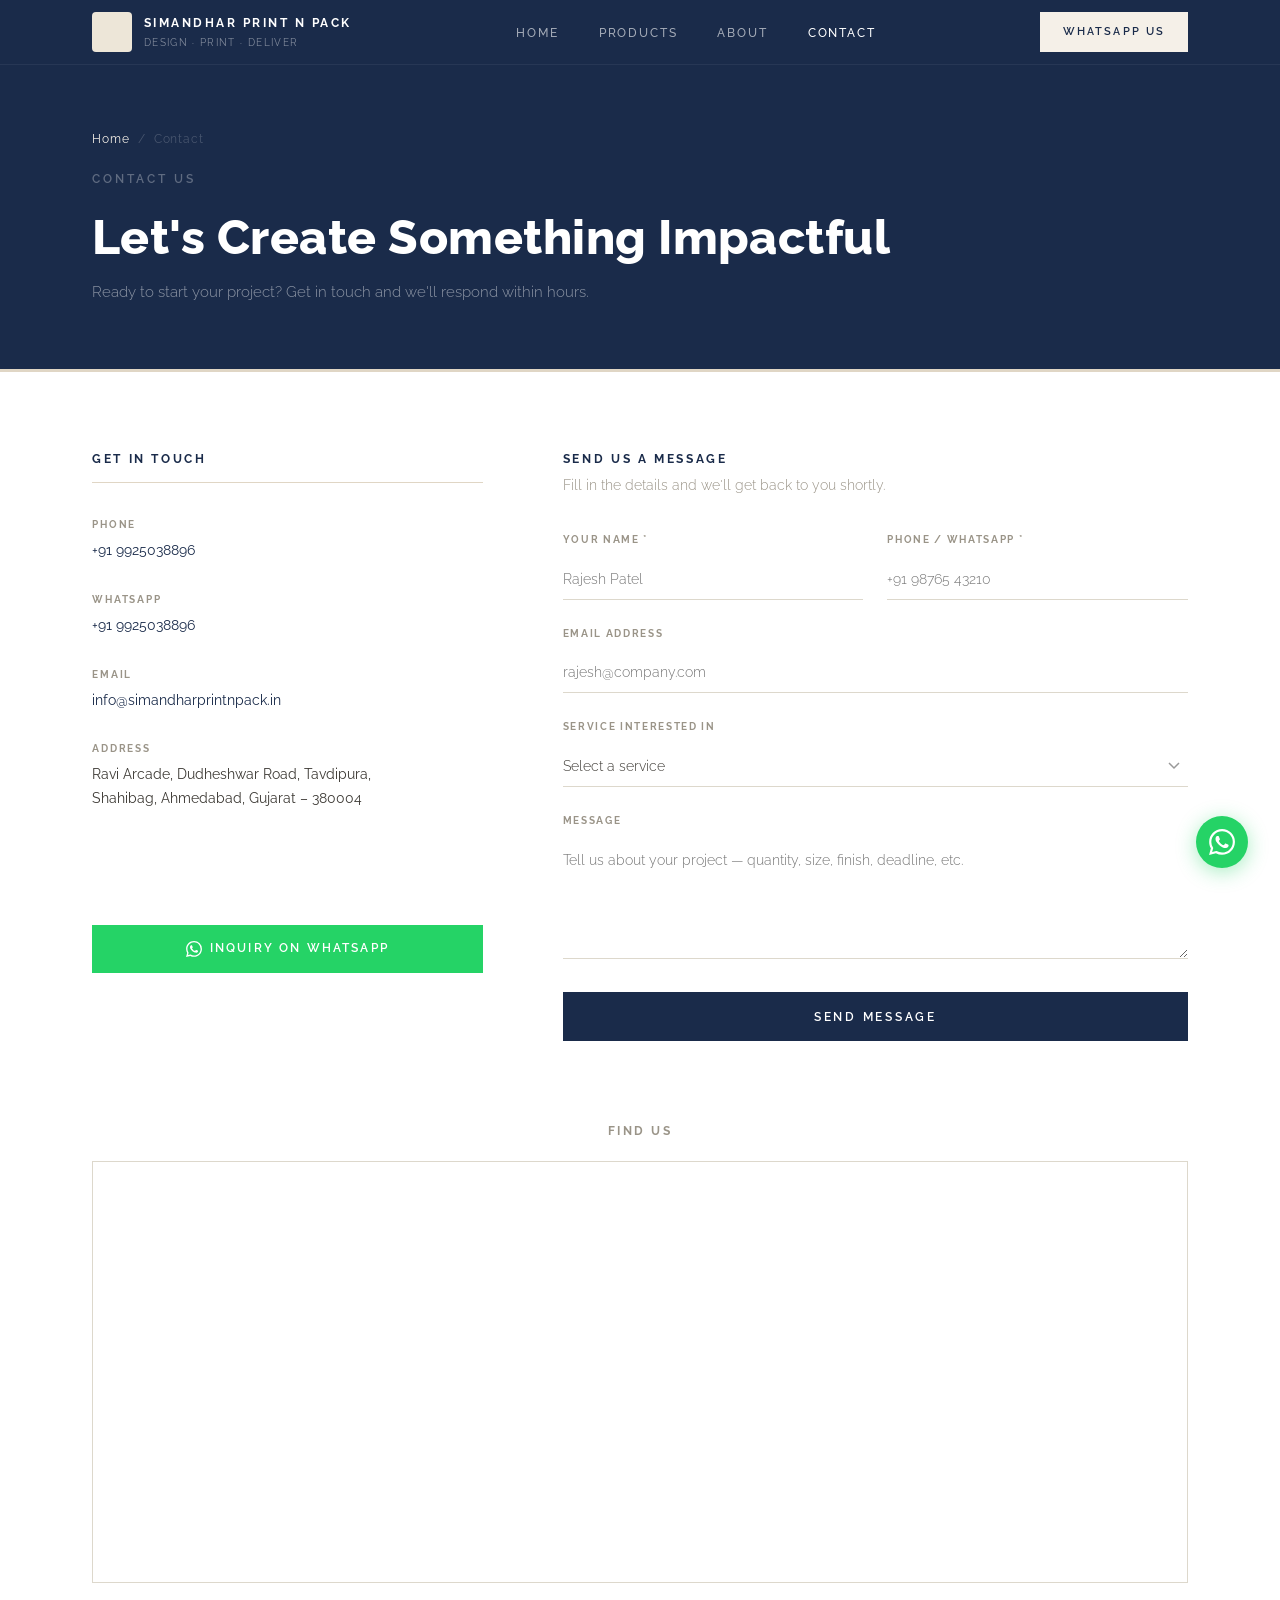
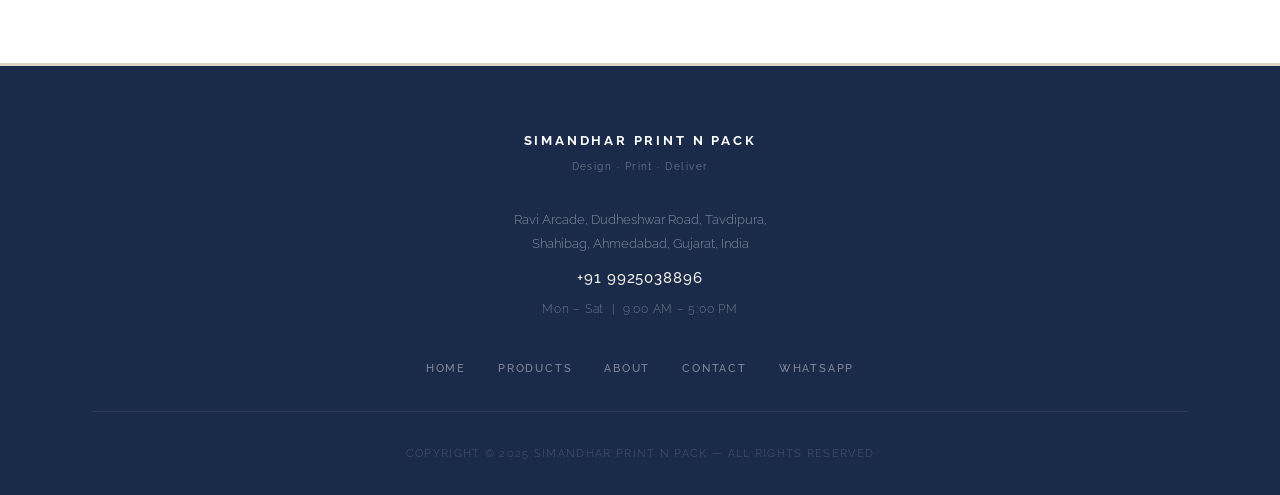
==== commit 12d0e644: "Replicate GoDaddy layout: Raleway font, cream/grey/navy palette, placeholder images, Google Map on c" ====
--- a/contact.html
+++ b/contact.html
@@ -4,10 +4,9 @@
   <meta charset="UTF-8" />
   <meta name="viewport" content="width=device-width, initial-scale=1.0" />
   <title>Contact Us | Simandhar Print N Pack</title>
-  <meta name="description" content="Get in touch with Simandhar Print N Pack. Request a quote for brochures, packaging design, printing and more. Located at Ravi Arcade, Dudheshwar Road, Ahmedabad." />
+  <meta name="description" content="Get in touch with Simandhar Print N Pack. Request a quote for brochures, packaging design, logo branding and more. Located at Ravi Arcade, Dudheshwar Road, Ahmedabad." />
   <link rel="preconnect" href="https://fonts.googleapis.com" />
   <link rel="preconnect" href="https://fonts.gstatic.com" crossorigin />
-  <link href="https://fonts.googleapis.com/css2?family=Outfit:wght@400;500;600;700;800&display=swap" rel="stylesheet" />
   <link rel="icon" type="image/png" href="images/logo.png" />
   <link rel="stylesheet" href="css/style.css" />
 </head>
@@ -16,35 +15,32 @@
   <!-- HEADER -->
   <header class="site-header">
     <div class="nav-inner">
-      <a href="index.html" class="nav-logo">
-        <img src="images/logo.png" alt="Simandhar Print N Pack Logo" width="44" height="44" />
-        <div class="logo-text">
-          <span class="logo-name">Simandhar Print N Pack</span>
-          <span class="logo-tagline">Design · Print · Deliver</span>
+      <a href="index.html" class="nav-brand">
+        <div class="ph ph-logo" aria-hidden="true"></div>
+        <div>
+          Simandhar Print N Pack
+          <span class="nav-brand-sub">Design · Print · Deliver</span>
         </div>
       </a>
       <nav>
         <ul class="nav-links">
           <li><a href="index.html">Home</a></li>
+          <li><a href="index.html#products">Products</a></li>
           <li><a href="index.html#about">About</a></li>
-          <li><a href="index.html#products">Products</a></li>
           <li><a href="contact.html" class="active">Contact</a></li>
         </ul>
       </nav>
-      <a href="https://wa.me/919999999999?text=Hi%2C%20I%27m%20interested%20in%20your%20printing%20services." class="btn btn-whatsapp nav-cta" target="_blank" rel="noopener">
-        <svg viewBox="0 0 24 24" fill="currentColor" width="16" height="16"><path d="M17.472 14.382c-.297-.149-1.758-.867-2.03-.967-.273-.099-.471-.148-.67.15-.197.297-.767.966-.94 1.164-.173.199-.347.223-.644.075-.297-.15-1.255-.463-2.39-1.475-.883-.788-1.48-1.761-1.653-2.059-.173-.297-.018-.458.13-.606.134-.133.298-.347.446-.52.149-.174.198-.298.298-.497.099-.198.05-.371-.025-.52-.075-.149-.669-1.612-.916-2.207-.242-.579-.487-.5-.669-.51-.173-.008-.371-.01-.57-.01-.198 0-.52.074-.792.372-.272.297-1.04 1.016-1.04 2.479 0 1.462 1.065 2.875 1.213 3.074.149.198 2.096 3.2 5.077 4.487.709.306 1.262.489 1.694.625.712.227 1.36.195 1.871.118.571-.085 1.758-.719 2.006-1.413.248-.694.248-1.289.173-1.413-.074-.124-.272-.198-.57-.347m-5.421 7.403h-.004a9.87 9.87 0 01-5.031-1.378l-.361-.214-3.741.982.998-3.648-.235-.374a9.86 9.86 0 01-1.51-5.26c.001-5.45 4.436-9.884 9.888-9.884 2.64 0 5.122 1.03 6.988 2.898a9.825 9.825 0 012.893 6.994c-.003 5.45-4.437 9.884-9.885 9.884m8.413-18.297A11.815 11.815 0 0012.05 0C5.495 0 .16 5.335.157 11.892c0 2.096.547 4.142 1.588 5.945L.057 24l6.305-1.654a11.882 11.882 0 005.683 1.448h.005c6.554 0 11.89-5.335 11.893-11.893a11.821 11.821 0 00-3.48-8.413Z"/></svg>
-        WhatsApp Us
-      </a>
+      <a href="https://wa.me/919925038896" class="btn nav-cta" target="_blank" rel="noopener">WhatsApp Us</a>
       <button class="nav-toggle" id="navToggle" aria-label="Toggle menu">
         <span></span><span></span><span></span>
       </button>
     </div>
     <nav class="mobile-nav" id="mobileNav">
       <a href="index.html">Home</a>
+      <a href="index.html#products">Products</a>
       <a href="index.html#about">About</a>
-      <a href="index.html#products">Products</a>
       <a href="contact.html">Contact</a>
-      <a href="https://wa.me/919999999999" target="_blank" rel="noopener">💬 WhatsApp Us</a>
+      <a href="https://wa.me/919925038896" target="_blank" rel="noopener">WhatsApp Us</a>
     </nav>
   </header>
 
@@ -52,190 +48,144 @@
   <section class="page-hero">
     <div class="container">
       <div class="breadcrumb">
-        <a href="index.html">Home</a>
-        <span>›</span>
-        <span>Contact</span>
+        <a href="index.html">Home</a><span>/</span><span>Contact</span>
       </div>
-      <span class="section-label">Contact Us</span>
-      <h1>Let's Work Together</h1>
-      <p>Ready to start your project? Get in touch and we'll get back to you within hours.</p>
+      <span class="section-label" style="text-align:left;color:rgba(255,255,255,0.3);">Contact Us</span>
+      <h1>Let's Create Something Impactful</h1>
+      <p>Ready to start your project? Get in touch and we'll respond within hours.</p>
     </div>
   </section>
 
-  <!-- CONTACT SECTION -->
-  <section>
-    <div class="container">
-      <div class="contact-grid">
+  <!-- CONTACT LAYOUT -->
+  <div class="container">
+    <div class="contact-layout">
 
-        <!-- Info -->
-        <div class="contact-info-box">
-          <h3>Get In Touch</h3>
-          <p>We're here Monday–Saturday, 9 AM to 6 PM. WhatsApp us anytime.</p>
+      <!-- INFO PANEL -->
+      <div class="contact-info-panel">
+        <h2>Get In Touch</h2>
 
-          <div class="contact-detail-item">
-            <div class="detail-icon">📞</div>
-            <div>
-              <div class="detail-label">Phone</div>
-              <div class="detail-value"><a href="tel:+919999999999">+91 99999 99999</a></div>
+        <div class="contact-detail">
+          <div class="label">Phone</div>
+          <div class="value"><a href="tel:+919925038896">+91 9925038896</a></div>
+        </div>
+
+        <div class="contact-detail">
+          <div class="label">WhatsApp</div>
+          <div class="value"><a href="https://wa.me/919925038896" target="_blank" rel="noopener">+91 9925038896</a></div>
+        </div>
+
+        <div class="contact-detail">
+          <div class="label">Email</div>
+          <div class="value"><a href="mailto:info@simandharprintnpack.in">info@simandharprintnpack.in</a></div>
+        </div>
+
+        <div class="contact-detail">
+          <div class="label">Address</div>
+          <div class="value">Ravi Arcade, Dudheshwar Road, Tavdipura,<br>Shahibag, Ahmedabad, Gujarat &ndash; 380004</div>
+        </div>
+
+        <div class="contact-detail">
+          <div class="label">Business Hours</div>
+          <div class="value">Mon &ndash; Sat: 9:00 AM &ndash; 5:00 PM</div>
+        </div>
+
+        <div style="margin-top:2.5rem;">
+          <a href="https://wa.me/919925038896?text=Hi%2C%20I%27d%20like%20to%20request%20a%20quote." class="btn btn-whatsapp" target="_blank" rel="noopener" style="width:100%;justify-content:center;">
+            <svg viewBox="0 0 24 24" width="16" height="16" fill="currentColor"><path d="M17.472 14.382c-.297-.149-1.758-.867-2.03-.967-.273-.099-.471-.148-.67.15-.197.297-.767.966-.94 1.164-.173.199-.347.223-.644.075-.297-.15-1.255-.463-2.39-1.475-.883-.788-1.48-1.761-1.653-2.059-.173-.297-.018-.458.13-.606.134-.133.298-.347.446-.52.149-.174.198-.298.298-.497.099-.198.05-.371-.025-.52-.075-.149-.669-1.612-.916-2.207-.242-.579-.487-.5-.669-.51-.173-.008-.371-.01-.57-.01-.198 0-.52.074-.792.372-.272.297-1.04 1.016-1.04 2.479 0 1.462 1.065 2.875 1.213 3.074.149.198 2.096 3.2 5.077 4.487.709.306 1.262.489 1.694.625.712.227 1.36.195 1.871.118.571-.085 1.758-.719 2.006-1.413.248-.694.248-1.289.173-1.413-.074-.124-.272-.198-.57-.347m-5.421 7.403h-.004a9.87 9.87 0 01-5.031-1.378l-.361-.214-3.741.982.998-3.648-.235-.374a9.86 9.86 0 01-1.51-5.26c.001-5.45 4.436-9.884 9.888-9.884 2.64 0 5.122 1.03 6.988 2.898a9.825 9.825 0 012.893 6.994c-.003 5.45-4.437 9.884-9.885 9.884m8.413-18.297A11.815 11.815 0 0012.05 0C5.495 0 .16 5.335.157 11.892c0 2.096.547 4.142 1.588 5.945L.057 24l6.305-1.654a11.882 11.882 0 005.683 1.448h.005c6.554 0 11.89-5.335 11.893-11.893a11.821 11.821 0 00-3.48-8.413Z"/></svg>
+            Inquiry on WhatsApp
+          </a>
+        </div>
+      </div>
+
+      <!-- FORM PANEL -->
+      <div class="contact-form-panel">
+        <h2>Send Us a Message</h2>
+        <p>Fill in the details and we'll get back to you shortly.</p>
+
+        <form id="contactForm" action="https://formspree.io/f/YOUR_FORM_ID" method="POST">
+          <div class="form-row">
+            <div class="form-group">
+              <label for="name">Your Name *</label>
+              <input type="text" id="name" name="name" required placeholder="Rajesh Patel" />
+            </div>
+            <div class="form-group">
+              <label for="phone">Phone / WhatsApp *</label>
+              <input type="tel" id="phone" name="phone" required placeholder="+91 98765 43210" />
             </div>
           </div>
 
-          <div class="contact-detail-item">
-            <div class="detail-icon">💬</div>
-            <div>
-              <div class="detail-label">WhatsApp</div>
-              <div class="detail-value"><a href="https://wa.me/919999999999" target="_blank" rel="noopener">+91 99999 99999</a></div>
-            </div>
+          <div class="form-group">
+            <label for="email">Email Address</label>
+            <input type="email" id="email" name="email" placeholder="rajesh@company.com" />
           </div>
 
-          <div class="contact-detail-item">
-            <div class="detail-icon">✉️</div>
-            <div>
-              <div class="detail-label">Email</div>
-              <div class="detail-value"><a href="mailto:info@simandharprintnpack.in">info@simandharprintnpack.in</a></div>
-            </div>
+          <div class="form-group">
+            <label for="service">Service Interested In</label>
+            <select id="service" name="service">
+              <option value="">Select a service</option>
+              <option value="brochures">Building Brochures</option>
+              <option value="packaging">Packaging Design &amp; Box Layout</option>
+              <option value="logo">Logo Design &amp; Branding</option>
+              <option value="visiting-cards">Visiting Cards</option>
+              <option value="ai">AI Images &amp; Video</option>
+              <option value="other">Other / Multiple Services</option>
+            </select>
           </div>
 
-          <div class="contact-detail-item">
-            <div class="detail-icon">📍</div>
-            <div>
-              <div class="detail-label">Address</div>
-              <div class="detail-value">Ravi Arcade, Dudheshwar Road,<br>Ahmedabad, Gujarat – 380004</div>
-            </div>
+          <div class="form-group">
+            <label for="message">Message</label>
+            <textarea id="message" name="message" placeholder="Tell us about your project — quantity, size, finish, deadline, etc."></textarea>
           </div>
 
-          <div class="contact-detail-item">
-            <div class="detail-icon">🕐</div>
-            <div>
-              <div class="detail-label">Business Hours</div>
-              <div class="detail-value">Mon – Sat: 9:00 AM – 6:00 PM</div>
-            </div>
-          </div>
-
-          <div style="margin-top:2rem;">
-            <a href="https://wa.me/919999999999?text=Hi%2C%20I%27d%20like%20to%20request%20a%20quote." class="btn btn-whatsapp" target="_blank" rel="noopener" style="width:100%;justify-content:center;">
-              <svg viewBox="0 0 24 24" fill="currentColor" width="18" height="18"><path d="M17.472 14.382c-.297-.149-1.758-.867-2.03-.967-.273-.099-.471-.148-.67.15-.197.297-.767.966-.94 1.164-.173.199-.347.223-.644.075-.297-.15-1.255-.463-2.39-1.475-.883-.788-1.48-1.761-1.653-2.059-.173-.297-.018-.458.13-.606.134-.133.298-.347.446-.52.149-.174.198-.298.298-.497.099-.198.05-.371-.025-.52-.075-.149-.669-1.612-.916-2.207-.242-.579-.487-.5-.669-.51-.173-.008-.371-.01-.57-.01-.198 0-.52.074-.792.372-.272.297-1.04 1.016-1.04 2.479 0 1.462 1.065 2.875 1.213 3.074.149.198 2.096 3.2 5.077 4.487.709.306 1.262.489 1.694.625.712.227 1.36.195 1.871.118.571-.085 1.758-.719 2.006-1.413.248-.694.248-1.289.173-1.413-.074-.124-.272-.198-.57-.347m-5.421 7.403h-.004a9.87 9.87 0 01-5.031-1.378l-.361-.214-3.741.982.998-3.648-.235-.374a9.86 9.86 0 01-1.51-5.26c.001-5.45 4.436-9.884 9.888-9.884 2.64 0 5.122 1.03 6.988 2.898a9.825 9.825 0 012.893 6.994c-.003 5.45-4.437 9.884-9.885 9.884m8.413-18.297A11.815 11.815 0 0012.05 0C5.495 0 .16 5.335.157 11.892c0 2.096.547 4.142 1.588 5.945L.057 24l6.305-1.654a11.882 11.882 0 005.683 1.448h.005c6.554 0 11.89-5.335 11.893-11.893a11.821 11.821 0 00-3.48-8.413Z"/></svg>
-              Chat on WhatsApp
-            </a>
-          </div>
-        </div>
-
-        <!-- Form -->
-        <!-- Replace YOUR_FORM_ID below with your Web3Forms or Formspree ID -->
-        <div class="contact-form-wrap">
-          <h3>Send Us a Message</h3>
-          <p>Fill in the details and we'll get back to you shortly.</p>
-
-          <form id="contactForm" action="https://formspree.io/f/YOUR_FORM_ID" method="POST">
-            <div class="form-row">
-              <div class="form-group">
-                <label for="name">Your Name *</label>
-                <input type="text" id="name" name="name" required placeholder="Rajesh Patel" />
-              </div>
-              <div class="form-group">
-                <label for="phone">Phone / WhatsApp *</label>
-                <input type="tel" id="phone" name="phone" required placeholder="+91 98765 43210" />
-              </div>
-            </div>
-
-            <div class="form-group">
-              <label for="email">Email Address</label>
-              <input type="email" id="email" name="email" placeholder="rajesh@company.com" />
-            </div>
-
-            <div class="form-group">
-              <label for="service">Service Interested In</label>
-              <select id="service" name="service">
-                <option value="">— Select a service —</option>
-                <option value="architecture-brochures">Architecture & Real Estate Brochures</option>
-                <option value="corporate-brochures">Corporate & Product Brochures</option>
-                <option value="packaging-design">Packaging Design & Box Layouts</option>
-                <option value="logo-branding">Logo Design & Branding</option>
-                <option value="visiting-cards">Visiting Cards & Marketing Materials</option>
-                <option value="printing-solutions">Printing Solutions</option>
-                <option value="other">Other / Multiple Services</option>
-              </select>
-            </div>
-
-            <div class="form-group">
-              <label for="message">Message</label>
-              <textarea id="message" name="message" placeholder="Tell us about your project — quantity, size, finish, deadline, etc."></textarea>
-            </div>
-
-            <button type="submit" class="btn btn-primary" style="width:100%;justify-content:center;padding:1rem;">
-              Send Message →
-            </button>
-          </form>
-        </div>
-
+          <button type="submit" class="btn btn-navy submit-btn">Send Message</button>
+        </form>
       </div>
 
-      <!-- Map -->
-      <div class="map-wrap">
+    </div>
+  </div>
+
+  <!-- MAP -->
+  <div class="container">
+    <div class="map-section">
+      <p class="map-label">Find Us</p>
+      <!-- Replace the src below with your exact Google Maps embed URL -->
+      <div class="map-embed">
         <iframe
-          src="https://www.google.com/maps/embed?pb=!1m18!1m12!1m3!1d3672.8!2d72.5714!3d23.0225!2m3!1f0!2f0!3f0!3m2!1i1024!2i768!4f13.1!3m3!1m2!1s0x0%3A0x0!2zRHVkaGVzaHdhciBSb2FkLCBBaG1lZGFiYWQ!5e0!3m2!1sen!2sin!4v1234567890"
+          src="https://www.google.com/maps/embed?pb=!1m18!1m12!1m3!1d3671.5!2d72.5850!3d23.0450!2m3!1f0!2f0!3f0!3m2!1i1024!2i768!4f13.1!3m3!1m2!1s0x395e8527f8f4b315%3A0x7f9fb3b23b3fb8e4!2sDudheshwar%20Rd%2C%20Shahibaug%2C%20Ahmedabad%2C%20Gujarat!5e0!3m2!1sen!2sin!4v1234567890!5m2!1sen!2sin"
           allowfullscreen=""
           loading="lazy"
           referrerpolicy="no-referrer-when-downgrade"
-          title="Simandhar Print N Pack Location">
+          title="Simandhar Print N Pack — Ravi Arcade, Dudheshwar Road, Ahmedabad">
         </iframe>
       </div>
     </div>
-  </section>
+  </div>
 
   <!-- FOOTER -->
   <footer class="site-footer">
     <div class="container">
-      <div class="footer-grid">
-        <div class="footer-brand">
-          <div class="footer-logo-wrap">
-            <img src="images/logo.png" alt="Logo" class="footer-logo-img" width="40" height="40" />
-            <div class="logo-text">
-              <span class="logo-name">Simandhar Print N Pack</span>
-              <span class="logo-tagline">Design · Print · Deliver</span>
-            </div>
-          </div>
-          <p>Your trusted printing and design partner in Ahmedabad. Quality, creativity, and reliability — since 30+ years.</p>
-        </div>
-        <div class="footer-col">
-          <h4>Services</h4>
-          <ul>
-            <li><a href="products/architecture-brochures.html">Architecture Brochures</a></li>
-            <li><a href="products/corporate-brochures.html">Corporate Brochures</a></li>
-            <li><a href="products/packaging-design.html">Packaging Design</a></li>
-            <li><a href="products/logo-branding.html">Logo & Branding</a></li>
-            <li><a href="products/visiting-cards.html">Visiting Cards</a></li>
-            <li><a href="products/printing-solutions.html">Printing Solutions</a></li>
-          </ul>
-        </div>
-        <div class="footer-col">
-          <h4>Quick Links</h4>
-          <ul>
-            <li><a href="index.html">Home</a></li>
-            <li><a href="index.html#about">About Us</a></li>
-            <li><a href="contact.html">Contact</a></li>
-            <li><a href="https://wa.me/919999999999" target="_blank" rel="noopener">WhatsApp Us</a></li>
-          </ul>
-        </div>
-      </div>
-      <div class="footer-bottom">
-        <p>© 2025 Simandhar Print N Pack. All rights reserved.</p>
-        <div class="social-links">
-          <a href="#" class="social-link" aria-label="Instagram">📸</a>
-          <a href="#" class="social-link" aria-label="Facebook">👍</a>
-          <a href="https://wa.me/919999999999" class="social-link" aria-label="WhatsApp" target="_blank" rel="noopener">💬</a>
-        </div>
-      </div>
+      <span class="footer-brand-name">Simandhar Print N Pack</span>
+      <span class="footer-brand-sub">Design · Print · Deliver</span>
+      <p class="footer-address">
+        Ravi Arcade, Dudheshwar Road, Tavdipura,<br>
+        Shahibag, Ahmedabad, Gujarat, India
+      </p>
+      <a href="tel:+919925038896" class="footer-phone">+91 9925038896</a>
+      <span class="footer-hours">Mon – Sat &nbsp;|&nbsp; 9:00 AM – 5:00 PM</span>
+      <nav class="footer-nav">
+        <a href="index.html">Home</a>
+        <a href="index.html#products">Products</a>
+        <a href="index.html#about">About</a>
+        <a href="contact.html">Contact</a>
+        <a href="https://wa.me/919925038896" target="_blank" rel="noopener">WhatsApp</a>
+      </nav>
+      <p class="footer-copy">Copyright &copy; 2025 Simandhar Print N Pack &mdash; All Rights Reserved</p>
     </div>
   </footer>
 
   <!-- WHATSAPP FLOAT -->
-  <a href="https://wa.me/919999999999?text=Hi%2C%20I%27m%20interested%20in%20your%20services.%20Please%20share%20more%20details." class="whatsapp-float" target="_blank" rel="noopener" aria-label="Chat on WhatsApp">
-    <div class="whatsapp-pulse"></div>
-    <svg viewBox="0 0 24 24" fill="currentColor">
-      <path d="M17.472 14.382c-.297-.149-1.758-.867-2.03-.967-.273-.099-.471-.148-.67.15-.197.297-.767.966-.94 1.164-.173.199-.347.223-.644.075-.297-.15-1.255-.463-2.39-1.475-.883-.788-1.48-1.761-1.653-2.059-.173-.297-.018-.458.13-.606.134-.133.298-.347.446-.52.149-.174.198-.298.298-.497.099-.198.05-.371-.025-.52-.075-.149-.669-1.612-.916-2.207-.242-.579-.487-.5-.669-.51-.173-.008-.371-.01-.57-.01-.198 0-.52.074-.792.372-.272.297-1.04 1.016-1.04 2.479 0 1.462 1.065 2.875 1.213 3.074.149.198 2.096 3.2 5.077 4.487.709.306 1.262.489 1.694.625.712.227 1.36.195 1.871.118.571-.085 1.758-.719 2.006-1.413.248-.694.248-1.289.173-1.413-.074-.124-.272-.198-.57-.347m-5.421 7.403h-.004a9.87 9.87 0 01-5.031-1.378l-.361-.214-3.741.982.998-3.648-.235-.374a9.86 9.86 0 01-1.51-5.26c.001-5.45 4.436-9.884 9.888-9.884 2.64 0 5.122 1.03 6.988 2.898a9.825 9.825 0 012.893 6.994c-.003 5.45-4.437 9.884-9.885 9.884m8.413-18.297A11.815 11.815 0 0012.05 0C5.495 0 .16 5.335.157 11.892c0 2.096.547 4.142 1.588 5.945L.057 24l6.305-1.654a11.882 11.882 0 005.683 1.448h.005c6.554 0 11.89-5.335 11.893-11.893a11.821 11.821 0 00-3.48-8.413Z"/>
-    </svg>
-    <span>Chat on WhatsApp</span>
+  <a href="https://wa.me/919925038896?text=Hi%2C%20I%27m%20interested%20in%20your%20services." class="whatsapp-float" target="_blank" rel="noopener" aria-label="Chat on WhatsApp">
+    <svg viewBox="0 0 24 24" fill="currentColor"><path d="M17.472 14.382c-.297-.149-1.758-.867-2.03-.967-.273-.099-.471-.148-.67.15-.197.297-.767.966-.94 1.164-.173.199-.347.223-.644.075-.297-.15-1.255-.463-2.39-1.475-.883-.788-1.48-1.761-1.653-2.059-.173-.297-.018-.458.13-.606.134-.133.298-.347.446-.52.149-.174.198-.298.298-.497.099-.198.05-.371-.025-.52-.075-.149-.669-1.612-.916-2.207-.242-.579-.487-.5-.669-.51-.173-.008-.371-.01-.57-.01-.198 0-.52.074-.792.372-.272.297-1.04 1.016-1.04 2.479 0 1.462 1.065 2.875 1.213 3.074.149.198 2.096 3.2 5.077 4.487.709.306 1.262.489 1.694.625.712.227 1.36.195 1.871.118.571-.085 1.758-.719 2.006-1.413.248-.694.248-1.289.173-1.413-.074-.124-.272-.198-.57-.347m-5.421 7.403h-.004a9.87 9.87 0 01-5.031-1.378l-.361-.214-3.741.982.998-3.648-.235-.374a9.86 9.86 0 01-1.51-5.26c.001-5.45 4.436-9.884 9.888-9.884 2.64 0 5.122 1.03 6.988 2.898a9.825 9.825 0 012.893 6.994c-.003 5.45-4.437 9.884-9.885 9.884m8.413-18.297A11.815 11.815 0 0012.05 0C5.495 0 .16 5.335.157 11.892c0 2.096.547 4.142 1.588 5.945L.057 24l6.305-1.654a11.882 11.882 0 005.683 1.448h.005c6.554 0 11.89-5.335 11.893-11.893a11.821 11.821 0 00-3.48-8.413Z"/></svg>
   </a>
 
   <script src="js/main.js"></script>
--- a/css/style.css
+++ b/css/style.css
@@ -1,229 +1,186 @@
 /* =============================================
-   Simandhar Print N Pack — Global Stylesheet
-   ============================================= */
-
-/* --- Variables --- */
+   Simandhar Print N Pack
+   Palette: Cream · Grey · Navy
+   Font: Raleway
+   ============================================= */
+
+@import url('https://fonts.googleapis.com/css2?family=Raleway:ital,wght@0,200;0,300;0,400;0,500;0,600;0,700;0,800;1,300&display=swap');
+
+/* --- Reset --- */
+*, *::before, *::after { box-sizing: border-box; margin: 0; padding: 0; }
+html { scroll-behavior: smooth; -webkit-font-smoothing: antialiased; }
+img { max-width: 100%; display: block; }
+a { text-decoration: none; color: inherit; }
+ul { list-style: none; }
+
+/* --- Tokens --- */
 :root {
-  --navy: #1a2340;
-  --charcoal: #2d3142;
-  --gold: #c9a84c;
-  --gold-light: #e8c97a;
-  --white: #ffffff;
-  --off-white: #f8f9fc;
-  --light-gray: #eef0f5;
-  --text-dark: #1a2340;
-  --text-mid: #4a5068;
-  --text-light: #7a7f99;
-  --shadow: 0 4px 24px rgba(26,35,64,0.10);
-  --shadow-lg: 0 8px 40px rgba(26,35,64,0.15);
-  --radius: 10px;
-  --radius-lg: 18px;
-  --transition: 0.25s ease;
-  --whatsapp: #25D366;
-}
-
-/* --- Reset & Base --- */
-*, *::before, *::after { box-sizing: border-box; margin: 0; padding: 0; }
-
-html { scroll-behavior: smooth; }
-
+  --cream:        #f5f0e8;
+  --cream-mid:    #ede6d8;
+  --cream-dark:   #e0d6c5;
+  --grey-light:   #f0ece4;
+  --grey:         #9a9488;
+  --grey-mid:     #6b6560;
+  --grey-dark:    #3d3a35;
+  --navy:         #1a2b4a;
+  --navy-mid:     #253b63;
+  --navy-light:   #324f80;
+  --white:        #ffffff;
+  --placeholder:  #d9d4ca;
+  --border:       #ddd8cc;
+  --border-navy:  rgba(26,43,74,0.15);
+  --text:         #3d3a35;
+  --text-light:   #7a7570;
+  --text-xlight:  #a8a49f;
+  --whatsapp:     #25D366;
+  --max:          1160px;
+  --transition:   0.25s ease;
+}
+
+/* --- Base --- */
 body {
-  font-family: 'Outfit', 'Inter', sans-serif;
-  color: var(--text-dark);
+  font-family: 'Raleway', sans-serif;
+  font-weight: 300;
   background: var(--white);
-  line-height: 1.6;
+  color: var(--text);
+  line-height: 1.75;
   font-size: 16px;
   overflow-x: hidden;
 }
 
-img { max-width: 100%; height: auto; display: block; }
-
-a { color: inherit; text-decoration: none; }
-
-ul { list-style: none; }
-
-/* --- Typography --- */
-h1, h2, h3, h4 { font-weight: 700; line-height: 1.2; }
-h1 { font-size: clamp(2rem, 5vw, 3.5rem); }
-h2 { font-size: clamp(1.6rem, 3.5vw, 2.4rem); }
-h3 { font-size: clamp(1.1rem, 2.5vw, 1.4rem); }
-p { color: var(--text-mid); line-height: 1.75; }
-
-.section-title {
+h1, h2, h3, h4 {
+  font-family: 'Raleway', sans-serif;
+  line-height: 1.2;
+  font-weight: 700;
+}
+
+/* --- Image Placeholder --- */
+.ph {
+  background: var(--placeholder);
+  display: flex;
+  align-items: center;
+  justify-content: center;
+  width: 100%;
+  position: relative;
+  overflow: hidden;
+}
+.ph::after {
+  content: attr(data-label);
+  font-size: 0.7rem;
+  font-weight: 500;
+  letter-spacing: 0.14em;
+  text-transform: uppercase;
+  color: var(--grey);
+}
+.ph-logo {
+  background: var(--cream-mid);
+  width: 40px;
+  height: 40px;
+  border-radius: 4px;
+  flex-shrink: 0;
+}
+
+/* --- Container --- */
+.container { max-width: var(--max); margin: 0 auto; padding: 0 2rem; }
+
+/* --- Section Label --- */
+.section-label {
+  display: block;
+  font-size: 0.72rem;
+  font-weight: 600;
+  letter-spacing: 0.26em;
+  text-transform: uppercase;
+  color: var(--grey);
   text-align: center;
-  margin-bottom: 0.5rem;
-  color: var(--navy);
-}
-.section-subtitle {
-  text-align: center;
-  color: var(--text-light);
-  font-size: 1.05rem;
-  margin-bottom: 3rem;
-}
-.section-label {
-  display: inline-block;
-  background: rgba(201,168,76,0.12);
-  color: var(--gold);
-  font-size: 0.78rem;
-  font-weight: 700;
-  letter-spacing: 0.1em;
-  text-transform: uppercase;
-  padding: 0.3rem 0.9rem;
-  border-radius: 50px;
-  margin-bottom: 0.75rem;
-}
-
-/* --- Container --- */
-.container {
-  max-width: 1180px;
-  margin: 0 auto;
-  padding: 0 1.25rem;
-}
+  margin-bottom: 1.25rem;
+}
+.section-label.left { text-align: left; }
 
 /* --- Buttons --- */
 .btn {
   display: inline-flex;
   align-items: center;
   gap: 0.5rem;
-  padding: 0.8rem 1.8rem;
-  border-radius: 50px;
+  padding: 0.8rem 2rem;
+  font-family: 'Raleway', sans-serif;
+  font-size: 0.75rem;
   font-weight: 600;
-  font-size: 0.95rem;
+  letter-spacing: 0.18em;
+  text-transform: uppercase;
   cursor: pointer;
+  border: 1.5px solid transparent;
   transition: all var(--transition);
-  border: 2px solid transparent;
   white-space: nowrap;
 }
-
-.btn-primary {
-  background: var(--gold);
-  color: var(--navy);
-  border-color: var(--gold);
-}
-.btn-primary:hover {
-  background: var(--gold-light);
-  border-color: var(--gold-light);
-  transform: translateY(-2px);
-  box-shadow: 0 6px 20px rgba(201,168,76,0.35);
-}
-
-.btn-outline {
-  background: transparent;
-  color: var(--white);
-  border-color: rgba(255,255,255,0.6);
-}
-.btn-outline:hover {
-  background: rgba(255,255,255,0.12);
-  border-color: var(--white);
-}
-
-.btn-whatsapp {
-  background: var(--whatsapp);
-  color: var(--white);
-  border-color: var(--whatsapp);
-}
-.btn-whatsapp:hover {
-  background: #1ebe5a;
-  transform: translateY(-2px);
-  box-shadow: 0 6px 20px rgba(37,211,102,0.35);
-}
-
-.btn-dark {
-  background: var(--navy);
-  color: var(--white);
-  border-color: var(--navy);
-}
-.btn-dark:hover {
-  background: var(--charcoal);
-  transform: translateY(-2px);
-}
-
-/* =============================================
-   HEADER / NAV
+.btn-navy { background: var(--navy); color: var(--white); border-color: var(--navy); }
+.btn-navy:hover { background: var(--navy-mid); border-color: var(--navy-mid); }
+.btn-outline { background: transparent; color: var(--navy); border-color: var(--navy); }
+.btn-outline:hover { background: var(--navy); color: var(--white); }
+.btn-cream { background: var(--cream); color: var(--navy); border-color: var(--cream-dark); }
+.btn-cream:hover { background: var(--cream-mid); }
+.btn-whatsapp { background: var(--whatsapp); color: var(--white); border-color: var(--whatsapp); }
+.btn-whatsapp:hover { background: #1ebe5a; }
+
+/* =============================================
+   HEADER
    ============================================= */
 .site-header {
   position: sticky;
   top: 0;
   z-index: 100;
   background: var(--navy);
-  box-shadow: 0 2px 16px rgba(0,0,0,0.18);
-}
-
+  border-bottom: 1px solid rgba(255,255,255,0.06);
+}
 .nav-inner {
   display: flex;
   align-items: center;
   justify-content: space-between;
-  padding: 1rem 1.25rem;
-  max-width: 1180px;
+  height: 64px;
+  max-width: var(--max);
   margin: 0 auto;
-}
-
-.nav-logo {
-  display: flex;
-  align-items: center;
-  gap: 0.65rem;
-}
-.nav-logo img {
-  width: 44px;
-  height: 44px;
-  border-radius: 8px;
-  object-fit: cover;
-}
-.logo-text {
-  display: flex;
-  flex-direction: column;
-  line-height: 1.1;
-}
-.logo-name {
-  font-size: 1rem;
-  font-weight: 700;
+  padding: 0 2rem;
+}
+.nav-brand {
+  font-size: 0.78rem;
+  font-weight: 700;
+  letter-spacing: 0.2em;
+  text-transform: uppercase;
   color: var(--white);
-  letter-spacing: 0.01em;
-}
-.logo-tagline {
-  font-size: 0.67rem;
-  color: var(--gold);
-  letter-spacing: 0.05em;
-  text-transform: uppercase;
-}
-
+  display: flex;
+  align-items: center;
+  gap: 0.75rem;
+}
+.nav-brand-sub {
+  font-size: 0.6rem;
+  font-weight: 400;
+  letter-spacing: 0.14em;
+  color: rgba(255,255,255,0.45);
+  display: block;
+  margin-top: 1px;
+}
 .nav-links {
   display: flex;
   align-items: center;
-  gap: 2rem;
+  gap: 2.5rem;
 }
 .nav-links a {
-  color: rgba(255,255,255,0.85);
-  font-size: 0.92rem;
+  font-size: 0.72rem;
   font-weight: 500;
+  letter-spacing: 0.16em;
+  text-transform: uppercase;
+  color: rgba(255,255,255,0.6);
   transition: color var(--transition);
-  position: relative;
-}
-.nav-links a::after {
-  content: '';
-  position: absolute;
-  bottom: -3px;
-  left: 0;
-  width: 0;
-  height: 2px;
-  background: var(--gold);
-  transition: width var(--transition);
-}
-.nav-links a:hover,
-.nav-links a.active {
-  color: var(--gold);
-}
-.nav-links a:hover::after,
-.nav-links a.active::after {
-  width: 100%;
-}
-
+}
+.nav-links a:hover, .nav-links a.active { color: var(--white); }
 .nav-cta {
-  padding: 0.55rem 1.3rem;
-  font-size: 0.88rem;
-}
-
-/* Hamburger */
+  font-size: 0.7rem;
+  padding: 0.55rem 1.4rem;
+  background: var(--cream);
+  color: var(--navy);
+  border-color: var(--cream);
+}
+.nav-cta:hover { background: var(--cream-mid); }
+
 .nav-toggle {
   display: none;
   flex-direction: column;
@@ -235,765 +192,711 @@
 }
 .nav-toggle span {
   display: block;
-  width: 24px;
-  height: 2px;
-  background: var(--white);
-  border-radius: 2px;
+  width: 22px;
+  height: 1.5px;
+  background: rgba(255,255,255,0.8);
   transition: all var(--transition);
 }
-.nav-toggle.open span:nth-child(1) { transform: translateY(7px) rotate(45deg); }
+.nav-toggle.open span:nth-child(1) { transform: translateY(6.5px) rotate(45deg); }
 .nav-toggle.open span:nth-child(2) { opacity: 0; }
-.nav-toggle.open span:nth-child(3) { transform: translateY(-7px) rotate(-45deg); }
-
-/* Mobile Nav */
-.mobile-nav {
-  display: none;
-  background: var(--charcoal);
-  padding: 1rem 1.25rem 1.5rem;
-}
+.nav-toggle.open span:nth-child(3) { transform: translateY(-6.5px) rotate(-45deg); }
+
+.mobile-nav { display: none; background: var(--navy-mid); border-top: 1px solid rgba(255,255,255,0.06); }
 .mobile-nav.open { display: block; }
 .mobile-nav a {
   display: block;
-  color: rgba(255,255,255,0.88);
-  padding: 0.75rem 0;
+  padding: 0.9rem 2rem;
+  font-size: 0.78rem;
+  font-weight: 500;
+  letter-spacing: 0.14em;
+  text-transform: uppercase;
+  color: rgba(255,255,255,0.65);
+  border-bottom: 1px solid rgba(255,255,255,0.05);
+  transition: color var(--transition);
+}
+.mobile-nav a:hover { color: var(--cream); }
+
+/* =============================================
+   HERO
+   ============================================= */
+.hero-image.ph { height: 520px; }
+.hero-image.ph[data-label]::after { color: var(--grey); }
+
+.hero-text {
+  background: var(--white);
+  padding: 5rem 0 4.5rem;
+  text-align: center;
+}
+.hero-eyebrow {
+  font-size: 0.75rem;
+  font-weight: 400;
+  letter-spacing: 0.22em;
+  text-transform: uppercase;
+  color: var(--grey);
+  margin-bottom: 0.5rem;
+}
+.hero-subtitle {
+  font-size: 0.88rem;
+  font-weight: 300;
+  color: var(--grey);
+  letter-spacing: 0.04em;
+  margin-bottom: 0.3rem;
+}
+.hero h1 {
+  font-size: clamp(2.2rem, 5.5vw, 4rem);
+  font-weight: 800;
+  color: var(--navy);
+  letter-spacing: -0.02em;
+  margin-bottom: 2.5rem;
+  line-height: 1.1;
+}
+.hero-cta-link {
+  font-size: 0.75rem;
+  font-weight: 600;
+  letter-spacing: 0.28em;
+  text-transform: uppercase;
+  color: var(--navy);
+  border-bottom: 1.5px solid var(--navy);
+  padding-bottom: 3px;
+  transition: opacity var(--transition);
+  display: inline-block;
+}
+.hero-cta-link:hover { opacity: 0.6; }
+
+/* =============================================
+   PRODUCTS SECTION
+   ============================================= */
+.products-section {
+  padding: 5rem 0;
+  background: var(--cream);
+  border-top: 1px solid var(--border);
+}
+.products-grid {
+  display: grid;
+  grid-template-columns: repeat(2, 1fr);
+  gap: 1.5px;
+  background: var(--border);
+  border: 1.5px solid var(--border);
+}
+.product-card {
+  background: var(--white);
+  display: block;
+  transition: background var(--transition);
+}
+.product-card:hover { background: var(--grey-light); }
+.product-card .ph { height: 300px; }
+.product-card-label {
+  padding: 1.5rem 1.75rem;
+  display: flex;
+  align-items: center;
+  justify-content: space-between;
+}
+.product-card-label h3 {
   font-size: 1rem;
-  border-bottom: 1px solid rgba(255,255,255,0.08);
-  transition: color var(--transition);
-}
-.mobile-nav a:last-child { border-bottom: none; }
-.mobile-nav a:hover { color: var(--gold); }
-
-/* =============================================
-   HERO
-   ============================================= */
-.hero {
+  font-weight: 600;
+  letter-spacing: 0.03em;
+  color: var(--navy);
+}
+.product-card-label .arrow {
+  font-size: 0.85rem;
+  color: var(--grey);
+  transition: transform var(--transition), color var(--transition);
+}
+.product-card:hover .arrow { transform: translateX(4px); color: var(--navy); }
+
+/* last card full-width if odd */
+.product-card:last-child:nth-child(odd) {
+  grid-column: 1 / -1;
+}
+.product-card:last-child:nth-child(odd) .ph { height: 240px; }
+
+/* =============================================
+   ABOUT SECTION
+   ============================================= */
+.about-section { background: var(--white); }
+.about-banner {
+  height: 380px;
+  display: flex;
+  align-items: center;
+  justify-content: center;
   position: relative;
-  min-height: 90vh;
-  display: flex;
-  align-items: center;
-  background: linear-gradient(135deg, var(--navy) 0%, #0f1729 60%, #1a2a4a 100%);
-  overflow: hidden;
-}
-
-.hero-bg {
+  background: var(--placeholder);
+}
+.about-banner-overlay {
+  font-size: clamp(2.5rem, 8vw, 5rem);
+  font-weight: 800;
+  letter-spacing: 0.18em;
+  text-transform: uppercase;
+  color: rgba(255,255,255,0.85);
+  text-shadow: 0 2px 24px rgba(0,0,0,0.25);
+  position: relative;
+  z-index: 1;
+}
+.about-banner-img {
   position: absolute;
   inset: 0;
-  background-image: url('../images/hero.jpg');
-  background-size: cover;
-  background-position: center;
-  opacity: 0.18;
-}
-
-.hero-pattern {
-  position: absolute;
-  inset: 0;
-  background-image:
-    radial-gradient(circle at 20% 80%, rgba(201,168,76,0.08) 0%, transparent 50%),
-    radial-gradient(circle at 80% 20%, rgba(201,168,76,0.06) 0%, transparent 50%);
-}
-
-.hero-content {
-  position: relative;
-  z-index: 1;
-  max-width: 700px;
-  padding: 5rem 0;
-}
-
-.hero-badge {
-  display: inline-flex;
-  align-items: center;
-  gap: 0.4rem;
-  background: rgba(201,168,76,0.15);
-  border: 1px solid rgba(201,168,76,0.3);
-  color: var(--gold);
-  font-size: 0.8rem;
-  font-weight: 600;
-  letter-spacing: 0.08em;
-  text-transform: uppercase;
-  padding: 0.35rem 1rem;
-  border-radius: 50px;
-  margin-bottom: 1.5rem;
-}
-
-.hero h1 {
-  color: var(--white);
-  margin-bottom: 1.25rem;
-}
-.hero h1 span { color: var(--gold); }
-
-.hero-desc {
-  color: rgba(255,255,255,0.75);
-  font-size: 1.1rem;
-  margin-bottom: 2.5rem;
-  max-width: 540px;
-}
-
-.hero-actions {
-  display: flex;
-  gap: 1rem;
-  flex-wrap: wrap;
-}
-
-.hero-stats {
-  display: flex;
-  gap: 2.5rem;
-  margin-top: 3.5rem;
-  flex-wrap: wrap;
-}
-.stat-item { text-align: left; }
-.stat-num {
-  font-size: 2rem;
-  font-weight: 800;
-  color: var(--gold);
-  line-height: 1;
-}
-.stat-label {
-  font-size: 0.82rem;
-  color: rgba(255,255,255,0.6);
-  margin-top: 0.2rem;
-}
-
-/* =============================================
-   SECTIONS
-   ============================================= */
-section { padding: 5rem 0; }
-
-/* About Snippet */
-.about-snippet {
-  background: var(--off-white);
-}
-.about-grid {
-  display: grid;
-  grid-template-columns: 1fr 1fr;
-  gap: 4rem;
-  align-items: center;
-}
-.about-image {
-  border-radius: var(--radius-lg);
-  overflow: hidden;
-  box-shadow: var(--shadow-lg);
-  aspect-ratio: 4/3;
-  background: var(--light-gray);
-}
-.about-image img {
   width: 100%;
   height: 100%;
   object-fit: cover;
-}
-.about-text .section-label { text-align: left; }
-.about-text h2 { margin-bottom: 1rem; }
-.about-text p { margin-bottom: 1.5rem; }
-.about-features {
-  display: flex;
-  flex-direction: column;
-  gap: 0.75rem;
-  margin-bottom: 2rem;
-}
-.feature-item {
-  display: flex;
-  align-items: center;
-  gap: 0.6rem;
+  opacity: 0.9;
+}
+.about-content {
+  max-width: 780px;
+  margin: 0 auto;
+  text-align: center;
+  padding: 4.5rem 2rem;
+}
+.about-content p {
   font-size: 0.95rem;
-  color: var(--text-mid);
-}
-.feature-icon {
-  width: 22px;
-  height: 22px;
-  background: rgba(201,168,76,0.15);
-  border-radius: 50%;
-  display: flex;
-  align-items: center;
-  justify-content: center;
-  flex-shrink: 0;
-  color: var(--gold);
+  font-weight: 300;
+  color: var(--grey-mid);
+  line-height: 1.9;
+  margin-bottom: 1rem;
+}
+
+/* =============================================
+   SERVICES SECTION
+   ============================================= */
+.services-section {
+  background: var(--cream);
+  padding: 5rem 0;
+  border-top: 1px solid var(--border);
+  border-bottom: 1px solid var(--border);
+}
+.services-inner {
+  display: grid;
+  grid-template-columns: 1fr 1fr;
+  gap: 5rem;
+  max-width: 860px;
+  margin: 0 auto;
+}
+.service-group h3 {
   font-size: 0.75rem;
-}
-
-/* Products Grid */
-.products-grid {
-  display: grid;
-  grid-template-columns: repeat(auto-fit, minmax(300px, 1fr));
-  gap: 1.75rem;
-  margin-top: 3rem;
-}
-
-.product-card {
-  background: var(--white);
-  border-radius: var(--radius-lg);
-  overflow: hidden;
-  box-shadow: var(--shadow);
-  transition: all var(--transition);
-  border: 1.5px solid transparent;
-}
-.product-card:hover {
-  transform: translateY(-6px);
-  box-shadow: var(--shadow-lg);
-  border-color: var(--gold);
-}
-.product-card-img {
-  aspect-ratio: 16/9;
-  overflow: hidden;
-  background: var(--light-gray);
-}
-.product-card-img img {
-  width: 100%;
-  height: 100%;
-  object-fit: cover;
-  transition: transform 0.4s ease;
-}
-.product-card:hover .product-card-img img {
-  transform: scale(1.05);
-}
-.product-card-body {
-  padding: 1.4rem 1.5rem 1.75rem;
-}
-.product-card-icon {
-  width: 42px;
-  height: 42px;
-  background: rgba(201,168,76,0.12);
-  border-radius: 10px;
-  display: flex;
-  align-items: center;
-  justify-content: center;
-  margin-bottom: 0.9rem;
-  font-size: 1.2rem;
-}
-.product-card h3 {
-  color: var(--navy);
-  margin-bottom: 0.5rem;
-}
-.product-card p {
-  font-size: 0.9rem;
+  font-weight: 700;
+  letter-spacing: 0.2em;
+  text-transform: uppercase;
+  color: var(--navy);
   margin-bottom: 1.25rem;
-  line-height: 1.6;
-}
-.card-link {
-  display: inline-flex;
-  align-items: center;
-  gap: 0.4rem;
-  color: var(--gold);
-  font-weight: 600;
-  font-size: 0.9rem;
-  transition: gap var(--transition);
-}
-.card-link:hover { gap: 0.7rem; }
-
-/* Why Choose Us */
-.why-us {
+  padding-bottom: 0.8rem;
+  border-bottom: 1.5px solid var(--cream-dark);
+}
+.service-group li {
+  font-size: 0.88rem;
+  font-weight: 300;
+  color: var(--grey-mid);
+  padding: 0.5rem 0 0.5rem 1.25rem;
+  border-bottom: 1px solid var(--cream-dark);
+  position: relative;
+}
+.service-group li:last-child { border-bottom: none; }
+.service-group li::before {
+  content: '';
+  position: absolute;
+  left: 0;
+  top: 50%;
+  transform: translateY(-50%);
+  width: 5px;
+  height: 1.5px;
   background: var(--navy);
+  opacity: 0.5;
+}
+
+/* =============================================
+   WHY CHOOSE US
+   ============================================= */
+.why-section {
+  background: var(--navy);
+  padding: 5rem 0;
+}
+.why-section .section-label { color: rgba(255,255,255,0.35); }
+.why-section h2 {
+  font-size: clamp(1.5rem, 3vw, 2rem);
+  font-weight: 700;
   color: var(--white);
-}
-.why-us .section-title { color: var(--white); }
-.why-us .section-subtitle { color: rgba(255,255,255,0.6); }
+  text-align: center;
+  margin-bottom: 3.5rem;
+  letter-spacing: 0.02em;
+}
 .why-grid {
   display: grid;
-  grid-template-columns: repeat(auto-fit, minmax(220px, 1fr));
-  gap: 2rem;
-}
-.why-card {
-  text-align: center;
-  padding: 2rem 1.5rem;
-  border-radius: var(--radius-lg);
-  background: rgba(255,255,255,0.05);
+  grid-template-columns: repeat(3, 1fr);
+  gap: 0;
   border: 1px solid rgba(255,255,255,0.08);
-  transition: all var(--transition);
-}
-.why-card:hover {
-  background: rgba(201,168,76,0.08);
-  border-color: rgba(201,168,76,0.25);
-  transform: translateY(-4px);
-}
-.why-icon {
-  font-size: 2.2rem;
-  margin-bottom: 1rem;
-}
-.why-card h3 {
-  color: var(--white);
-  margin-bottom: 0.5rem;
-  font-size: 1.05rem;
-}
-.why-card p {
-  color: rgba(255,255,255,0.6);
+  max-width: 900px;
+  margin: 0 auto;
+}
+.why-item {
+  padding: 2.25rem 2rem;
+  border-right: 1px solid rgba(255,255,255,0.07);
+  border-bottom: 1px solid rgba(255,255,255,0.07);
+}
+.why-item:nth-child(3n) { border-right: none; }
+.why-item:nth-child(n+4) { border-bottom: none; }
+.why-item-num {
+  font-size: 0.6rem;
+  font-weight: 700;
+  letter-spacing: 0.15em;
+  color: rgba(255,255,255,0.3);
+  margin-bottom: 0.75rem;
+  display: block;
+}
+.why-item p {
   font-size: 0.88rem;
-  line-height: 1.6;
-}
-
-/* Testimonials */
-.testimonials { background: var(--off-white); }
+  font-weight: 300;
+  color: rgba(255,255,255,0.65);
+  line-height: 1.7;
+}
+
+/* =============================================
+   TESTIMONIALS
+   ============================================= */
+.testimonials-section {
+  background: var(--cream);
+  padding: 5rem 0;
+  border-top: 1px solid var(--border);
+}
 .testimonials-grid {
   display: grid;
-  grid-template-columns: repeat(auto-fit, minmax(280px, 1fr));
-  gap: 1.75rem;
+  grid-template-columns: repeat(3, 1fr);
+  gap: 1.5rem;
+  margin-top: 0.5rem;
 }
 .testimonial-card {
   background: var(--white);
-  border-radius: var(--radius-lg);
+  border: 1.5px solid var(--border);
   padding: 2rem;
-  box-shadow: var(--shadow);
-  border-left: 4px solid var(--gold);
-}
-.stars {
-  color: var(--gold);
-  font-size: 1rem;
-  margin-bottom: 1rem;
-  letter-spacing: 2px;
-}
-.testimonial-card p {
+}
+.testimonial-quote {
+  font-size: 0.9rem;
+  font-weight: 300;
   font-style: italic;
-  font-size: 0.95rem;
-  margin-bottom: 1.25rem;
-}
-.testimonial-author {
-  display: flex;
-  align-items: center;
-  gap: 0.75rem;
-}
-.author-avatar {
-  width: 44px;
-  height: 44px;
-  border-radius: 50%;
-  background: var(--light-gray);
-  overflow: hidden;
-  flex-shrink: 0;
-}
-.author-avatar img {
-  width: 100%;
-  height: 100%;
-  object-fit: cover;
-}
-.author-name {
-  font-weight: 700;
+  color: var(--grey-mid);
+  line-height: 1.8;
+  margin-bottom: 1.5rem;
+}
+.testimonial-name {
+  font-size: 0.78rem;
+  font-weight: 700;
+  letter-spacing: 0.1em;
+  text-transform: uppercase;
+  color: var(--navy);
+}
+.testimonial-role {
+  font-size: 0.75rem;
+  font-weight: 300;
+  color: var(--grey);
+  margin-top: 0.2rem;
+}
+
+/* =============================================
+   CTA STRIP
+   ============================================= */
+.cta-section {
+  background: var(--white);
+  padding: 5rem 0;
+  border-top: 1px solid var(--border);
+  text-align: center;
+}
+.cta-section h2 {
+  font-size: clamp(1.4rem, 3vw, 2rem);
+  font-weight: 700;
+  color: var(--navy);
+  letter-spacing: 0.01em;
+  margin-bottom: 0.75rem;
+}
+.cta-section > .container > p {
+  font-size: 0.9rem;
+  font-weight: 300;
+  color: var(--grey);
+  margin-bottom: 2.5rem;
+  max-width: 480px;
+  margin-left: auto;
+  margin-right: auto;
+}
+.cta-btns { display: flex; gap: 1rem; justify-content: center; flex-wrap: wrap; }
+
+/* =============================================
+   FOOTER
+   ============================================= */
+.site-footer {
+  background: var(--navy);
+  padding: 4rem 0 2rem;
+  text-align: center;
+  border-top: 3px solid var(--cream-dark);
+}
+.footer-brand-name {
+  font-size: 0.8rem;
+  font-weight: 700;
+  letter-spacing: 0.22em;
+  text-transform: uppercase;
+  color: var(--white);
+  display: block;
+  margin-bottom: 0.3rem;
+}
+.footer-brand-sub {
+  font-size: 0.65rem;
+  font-weight: 400;
+  letter-spacing: 0.14em;
+  color: rgba(255,255,255,0.35);
+  display: block;
+  margin-bottom: 2rem;
+}
+.footer-address {
+  font-size: 0.82rem;
+  font-weight: 300;
+  color: rgba(255,255,255,0.45);
+  line-height: 1.9;
+  margin-bottom: 0.5rem;
+}
+.footer-phone {
   font-size: 0.92rem;
-  color: var(--navy);
-}
-.author-role {
-  font-size: 0.8rem;
-  color: var(--text-light);
-}
-
-/* Contact Strip */
-.contact-strip {
-  background: linear-gradient(135deg, var(--charcoal), var(--navy));
-  color: var(--white);
-  padding: 3.5rem 0;
-}
-.contact-strip-inner {
-  display: flex;
-  align-items: center;
-  justify-content: space-between;
+  font-weight: 500;
+  color: var(--cream);
+  letter-spacing: 0.06em;
+  display: block;
+  margin-bottom: 0.4rem;
+}
+.footer-hours {
+  font-size: 0.78rem;
+  font-weight: 300;
+  color: rgba(255,255,255,0.35);
+  letter-spacing: 0.06em;
+  display: block;
+  margin-bottom: 2.5rem;
+}
+.footer-nav {
+  display: flex;
+  justify-content: center;
+  gap: 2rem;
   flex-wrap: wrap;
-  gap: 2rem;
-}
-.contact-strip h2 {
-  color: var(--white);
-  margin-bottom: 0.3rem;
-  font-size: 1.6rem;
-}
-.contact-strip p {
-  color: rgba(255,255,255,0.65);
-  font-size: 0.95rem;
-}
-.contact-items {
-  display: flex;
-  flex-wrap: wrap;
-  gap: 1.5rem;
-}
-.contact-item {
-  display: flex;
-  align-items: center;
-  gap: 0.6rem;
-  font-size: 0.95rem;
-  color: rgba(255,255,255,0.88);
+  padding-bottom: 2rem;
+  border-bottom: 1px solid rgba(255,255,255,0.07);
+  margin-bottom: 2rem;
+}
+.footer-nav a {
+  font-size: 0.7rem;
+  font-weight: 500;
+  letter-spacing: 0.16em;
+  text-transform: uppercase;
+  color: rgba(255,255,255,0.45);
   transition: color var(--transition);
 }
-.contact-item:hover { color: var(--gold); }
-.contact-item-icon {
-  width: 38px;
-  height: 38px;
-  border-radius: 50%;
-  background: rgba(255,255,255,0.1);
-  display: flex;
-  align-items: center;
-  justify-content: center;
-  font-size: 1rem;
-  flex-shrink: 0;
-}
-
-/* =============================================
-   FOOTER
-   ============================================= */
-.site-footer {
-  background: #0f1525;
-  color: rgba(255,255,255,0.7);
-  padding: 3.5rem 0 1.5rem;
-}
-.footer-grid {
-  display: grid;
-  grid-template-columns: 2fr 1fr 1fr;
-  gap: 3rem;
-  margin-bottom: 3rem;
-}
-.footer-brand .logo-name { font-size: 1.1rem; color: var(--white); }
-.footer-brand .logo-tagline { font-size: 0.7rem; }
-.footer-brand p {
-  color: rgba(255,255,255,0.55);
-  font-size: 0.88rem;
-  margin-top: 1rem;
-  line-height: 1.7;
-  max-width: 280px;
-}
-.footer-logo-wrap {
-  display: flex;
-  align-items: center;
-  gap: 0.65rem;
-  margin-bottom: 0.5rem;
-}
-.footer-logo-img {
-  width: 40px;
-  height: 40px;
-  border-radius: 8px;
-  background: var(--charcoal);
-}
-.footer-col h4 {
-  color: var(--white);
-  font-size: 0.9rem;
-  margin-bottom: 1.2rem;
-  text-transform: uppercase;
-  letter-spacing: 0.07em;
-}
-.footer-col ul li {
-  margin-bottom: 0.6rem;
-}
-.footer-col ul li a {
-  color: rgba(255,255,255,0.55);
-  font-size: 0.88rem;
-  transition: color var(--transition);
-}
-.footer-col ul li a:hover { color: var(--gold); }
-.footer-bottom {
-  border-top: 1px solid rgba(255,255,255,0.08);
-  padding-top: 1.5rem;
-  display: flex;
-  align-items: center;
-  justify-content: space-between;
-  flex-wrap: wrap;
-  gap: 1rem;
-}
-.footer-bottom p { font-size: 0.82rem; }
-.social-links {
-  display: flex;
-  gap: 0.75rem;
-}
-.social-link {
-  width: 36px;
-  height: 36px;
-  border-radius: 50%;
-  background: rgba(255,255,255,0.08);
-  display: flex;
-  align-items: center;
-  justify-content: center;
-  font-size: 0.9rem;
-  color: rgba(255,255,255,0.6);
-  transition: all var(--transition);
-}
-.social-link:hover {
-  background: var(--gold);
-  color: var(--navy);
-}
-
-/* =============================================
-   WHATSAPP FLOATING BUTTON
+.footer-nav a:hover { color: var(--cream); }
+.footer-copy {
+  font-size: 0.68rem;
+  font-weight: 300;
+  letter-spacing: 0.12em;
+  text-transform: uppercase;
+  color: rgba(255,255,255,0.2);
+}
+
+/* =============================================
+   WHATSAPP FLOAT
    ============================================= */
 .whatsapp-float {
   position: fixed;
-  bottom: 1.75rem;
-  right: 1.75rem;
+  bottom: 2rem;
+  right: 2rem;
   z-index: 999;
-  display: flex;
-  align-items: center;
-  gap: 0.6rem;
+  width: 52px;
+  height: 52px;
+  border-radius: 50%;
   background: var(--whatsapp);
+  display: flex;
+  align-items: center;
+  justify-content: center;
+  box-shadow: 0 4px 20px rgba(37,211,102,0.4);
+  transition: transform var(--transition);
+}
+.whatsapp-float:hover { transform: translateY(-3px); }
+.whatsapp-float svg { width: 26px; height: 26px; color: var(--white); fill: var(--white); }
+
+/* =============================================
+   PAGE HERO (inner pages)
+   ============================================= */
+.page-hero {
+  background: var(--navy);
+  padding: 4rem 0;
+  border-bottom: 3px solid var(--cream-dark);
+}
+.page-hero .breadcrumb {
+  display: flex;
+  align-items: center;
+  gap: 0.5rem;
+  font-size: 0.72rem;
+  font-weight: 400;
+  letter-spacing: 0.08em;
+  color: rgba(255,255,255,0.3);
+  margin-bottom: 1.25rem;
+}
+.page-hero .breadcrumb a { color: var(--cream); }
+.page-hero .breadcrumb span { color: rgba(255,255,255,0.2); }
+.page-hero h1 {
+  font-size: clamp(1.8rem, 4vw, 3rem);
+  font-weight: 800;
   color: var(--white);
-  padding: 0.75rem 1.25rem;
-  border-radius: 50px;
-  box-shadow: 0 6px 24px rgba(37,211,102,0.4);
-  font-weight: 600;
-  font-size: 0.9rem;
-  transition: all var(--transition);
-  text-decoration: none;
-}
-.whatsapp-float:hover {
-  background: #1ebe5a;
-  transform: translateY(-3px);
-  box-shadow: 0 10px 32px rgba(37,211,102,0.5);
-}
-.whatsapp-float svg {
-  width: 22px;
-  height: 22px;
-  flex-shrink: 0;
-}
-.whatsapp-pulse {
-  position: absolute;
-  top: -4px;
-  right: -4px;
-  width: 14px;
-  height: 14px;
-  background: #ff4757;
-  border-radius: 50%;
-  border: 2px solid var(--white);
-  animation: pulse-dot 2s infinite;
-}
-@keyframes pulse-dot {
-  0%, 100% { transform: scale(1); opacity: 1; }
-  50% { transform: scale(1.3); opacity: 0.7; }
-}
-
-/* =============================================
-   PRODUCT PAGE SPECIFIC
-   ============================================= */
-.page-hero {
-  background: linear-gradient(135deg, var(--navy), var(--charcoal));
-  padding: 4rem 0 3rem;
-  color: var(--white);
-}
-.page-hero h1 { color: var(--white); margin-bottom: 0.75rem; }
-.page-hero p { color: rgba(255,255,255,0.7); font-size: 1.05rem; max-width: 580px; }
-.breadcrumb {
-  display: flex;
-  align-items: center;
-  gap: 0.5rem;
-  font-size: 0.83rem;
+  letter-spacing: 0.01em;
+  margin-bottom: 0.75rem;
+}
+.page-hero p {
+  font-size: 0.92rem;
+  font-weight: 300;
   color: rgba(255,255,255,0.5);
-  margin-bottom: 1rem;
-}
-.breadcrumb a { color: var(--gold); }
-.breadcrumb span { color: rgba(255,255,255,0.4); }
+  max-width: 540px;
+}
+
+/* =============================================
+   PRODUCT PAGE CONTENT
+   ============================================= */
+.content-section { padding: 5rem 0; }
+.content-section.cream,
+.content-section.bg-cream { background: var(--cream); border-top: 1px solid var(--border); border-bottom: 1px solid var(--border); }
+.content-section.bg-white { background: var(--white); }
 
 .gallery-grid {
   display: grid;
-  grid-template-columns: repeat(auto-fill, minmax(260px, 1fr));
-  gap: 1.25rem;
-}
-.gallery-item {
-  border-radius: var(--radius);
-  overflow: hidden;
-  background: var(--light-gray);
-  aspect-ratio: 4/3;
-  cursor: zoom-in;
-  transition: transform var(--transition);
-}
-.gallery-item:hover { transform: scale(1.02); }
-.gallery-item img {
-  width: 100%;
-  height: 100%;
-  object-fit: cover;
-}
-
-.process-steps {
-  display: flex;
-  flex-wrap: wrap;
-  gap: 0;
-  counter-reset: step;
+  grid-template-columns: repeat(auto-fill, minmax(280px, 1fr));
+  gap: 1.5px;
+  background: var(--border);
+  border: 1.5px solid var(--border);
+}
+.gallery-item.ph { height: 240px; }
+
+.two-col { display: grid; grid-template-columns: 1fr 1fr; gap: 5rem; align-items: start; }
+
+.feature-list { margin-top: 1.5rem; }
+.feature-list li {
+  font-size: 0.88rem;
+  font-weight: 300;
+  color: var(--grey-mid);
+  padding: 0.7rem 0 0.7rem 1.25rem;
+  border-bottom: 1px solid var(--border);
   position: relative;
 }
-.process-step {
-  flex: 1;
-  min-width: 160px;
-  text-align: center;
-  padding: 2rem 1rem;
-  position: relative;
-}
-.process-step::after {
-  content: '→';
+.feature-list li:first-child { border-top: 1px solid var(--border); }
+.feature-list li::before {
+  content: '';
   position: absolute;
-  right: -0.5rem;
+  left: 0;
   top: 50%;
   transform: translateY(-50%);
-  color: var(--gold);
-  font-size: 1.5rem;
-}
-.process-step:last-child::after { display: none; }
-.step-num {
-  width: 48px;
-  height: 48px;
-  border-radius: 50%;
-  background: var(--gold);
-  color: var(--navy);
+  width: 6px;
+  height: 1.5px;
+  background: var(--navy);
+  opacity: 0.4;
+}
+
+.pricing-box {
+  background: var(--white);
+  border: 1.5px solid var(--border);
+  padding: 0;
+  margin-top: 1.5rem;
+}
+.pricing-row {
+  padding: 1rem 1.5rem;
+  border-bottom: 1px solid var(--border);
+  display: flex;
+  justify-content: space-between;
+  align-items: center;
+  gap: 1rem;
+}
+.pricing-row:last-child { border-bottom: none; }
+.pricing-name { font-size: 0.85rem; font-weight: 600; color: var(--navy); }
+.pricing-val { font-size: 0.82rem; font-weight: 300; color: var(--grey); }
+
+.process-row {
+  display: grid;
+  grid-template-columns: repeat(5, 1fr);
+  border: 1.5px solid var(--border);
+  gap: 0;
+}
+.process-step {
+  padding: 2rem 1.5rem;
+  border-right: 1px solid var(--border);
+}
+.process-step:last-child { border-right: none; }
+.step-num,
+.process-num {
+  font-size: 1.8rem;
   font-weight: 800;
-  font-size: 1.1rem;
-  display: flex;
-  align-items: center;
-  justify-content: center;
-  margin: 0 auto 0.9rem;
-}
-.process-step h4 { color: var(--navy); margin-bottom: 0.3rem; font-size: 0.95rem; }
-.process-step p { font-size: 0.82rem; }
-
-.product-cta-box {
+  color: var(--navy);
+  opacity: 0.15;
+  letter-spacing: -0.04em;
+  margin-bottom: 0.75rem;
+  line-height: 1;
+  display: block;
+}
+.process-name {
+  display: block;
+  font-size: 0.82rem;
+  font-weight: 700;
+  color: var(--navy);
+  letter-spacing: 0.06em;
+  text-transform: uppercase;
+  margin-top: 0.5rem;
+}
+.process-step h4 { font-size: 0.82rem; font-weight: 700; color: var(--navy); margin-bottom: 0.35rem; letter-spacing: 0.04em; }
+.process-step p { font-size: 0.78rem; font-weight: 300; color: var(--grey); line-height: 1.6; }
+
+.product-cta {
   background: var(--navy);
-  border-radius: var(--radius-lg);
-  padding: 3rem;
-  text-align: center;
-  color: var(--white);
-}
-.product-cta-box h2 { color: var(--white); margin-bottom: 0.75rem; }
-.product-cta-box p { color: rgba(255,255,255,0.7); margin-bottom: 2rem; }
-.cta-actions {
-  display: flex;
-  justify-content: center;
-  gap: 1rem;
+  padding: 3.5rem;
+  display: flex;
+  align-items: center;
+  justify-content: space-between;
+  gap: 2rem;
   flex-wrap: wrap;
 }
+.product-cta h2 { font-size: 1.4rem; font-weight: 700; color: var(--white); }
+.product-cta p { font-size: 0.88rem; font-weight: 300; color: rgba(255,255,255,0.5); margin-top: 0.4rem; }
+.product-cta-btns { display: flex; gap: 1rem; flex-wrap: wrap; }
 
 /* =============================================
    CONTACT PAGE
    ============================================= */
-.contact-grid {
+.contact-layout {
   display: grid;
-  grid-template-columns: 1fr 1.4fr;
-  gap: 3rem;
-  align-items: start;
-}
-.contact-info-box {
-  background: var(--navy);
-  border-radius: var(--radius-lg);
-  padding: 2.5rem;
-  color: var(--white);
-}
-.contact-info-box h3 { color: var(--white); margin-bottom: 0.4rem; }
-.contact-info-box > p {
-  color: rgba(255,255,255,0.6);
+  grid-template-columns: 1fr 1.6fr;
+  gap: 5rem;
+  padding: 5rem 0;
+}
+.contact-info-panel h2 {
+  font-size: 0.75rem;
+  font-weight: 700;
+  letter-spacing: 0.22em;
+  text-transform: uppercase;
+  color: var(--navy);
+  margin-bottom: 2rem;
+  padding-bottom: 1rem;
+  border-bottom: 1.5px solid var(--cream-dark);
+}
+.contact-detail { margin-bottom: 1.75rem; }
+.contact-detail .label {
+  font-size: 0.65rem;
+  font-weight: 700;
+  letter-spacing: 0.18em;
+  text-transform: uppercase;
+  color: var(--grey);
+  margin-bottom: 0.3rem;
+}
+.contact-detail .value {
   font-size: 0.9rem;
+  font-weight: 400;
+  color: var(--text);
+  line-height: 1.65;
+}
+.contact-detail .value a { color: var(--navy); }
+.contact-detail .value a:hover { text-decoration: underline; }
+
+.contact-form-panel h2 {
+  font-size: 0.75rem;
+  font-weight: 700;
+  letter-spacing: 0.22em;
+  text-transform: uppercase;
+  color: var(--navy);
+  margin-bottom: 0.5rem;
+}
+.contact-form-panel > p {
+  font-size: 0.85rem;
+  font-weight: 300;
+  color: var(--grey);
   margin-bottom: 2rem;
 }
-.contact-detail-item {
-  display: flex;
-  align-items: flex-start;
-  gap: 1rem;
-  margin-bottom: 1.5rem;
-}
-.detail-icon {
-  width: 44px;
-  height: 44px;
-  border-radius: 10px;
-  background: rgba(201,168,76,0.15);
-  display: flex;
-  align-items: center;
-  justify-content: center;
-  font-size: 1.1rem;
-  flex-shrink: 0;
-}
-.detail-label {
-  font-size: 0.75rem;
-  text-transform: uppercase;
-  letter-spacing: 0.08em;
-  color: var(--gold);
-  margin-bottom: 0.2rem;
-}
-.detail-value {
-  color: var(--white);
-  font-weight: 500;
-  font-size: 0.95rem;
-}
-.detail-value a { color: var(--white); transition: color var(--transition); }
-.detail-value a:hover { color: var(--gold); }
-
-.contact-form-wrap {
-  background: var(--white);
-  border-radius: var(--radius-lg);
-  padding: 2.5rem;
-  box-shadow: var(--shadow);
-  border: 1px solid var(--light-gray);
-}
-.contact-form-wrap h3 { margin-bottom: 0.3rem; }
-.contact-form-wrap > p {
-  font-size: 0.9rem;
-  color: var(--text-light);
-  margin-bottom: 2rem;
-}
-.form-row { display: grid; grid-template-columns: 1fr 1fr; gap: 1rem; }
-.form-group { margin-bottom: 1.25rem; }
+.form-row { display: grid; grid-template-columns: 1fr 1fr; gap: 1.5rem; }
+.form-group { margin-bottom: 1.5rem; }
 .form-group label {
   display: block;
-  font-size: 0.85rem;
-  font-weight: 600;
-  color: var(--navy);
-  margin-bottom: 0.4rem;
+  font-size: 0.65rem;
+  font-weight: 700;
+  letter-spacing: 0.16em;
+  text-transform: uppercase;
+  color: var(--grey);
+  margin-bottom: 0.6rem;
 }
 .form-group input,
 .form-group select,
 .form-group textarea {
   width: 100%;
-  padding: 0.75rem 1rem;
-  border: 1.5px solid var(--light-gray);
-  border-radius: var(--radius);
-  font-family: inherit;
-  font-size: 0.93rem;
-  color: var(--text-dark);
-  background: var(--off-white);
+  padding: 0.75rem 0;
+  border: none;
+  border-bottom: 1.5px solid var(--border);
+  font-family: 'Raleway', sans-serif;
+  font-size: 0.9rem;
+  font-weight: 300;
+  color: var(--text);
+  background: transparent;
+  outline: none;
   transition: border-color var(--transition);
-  outline: none;
 }
 .form-group input:focus,
 .form-group select:focus,
-.form-group textarea:focus {
-  border-color: var(--gold);
-  background: var(--white);
-}
+.form-group textarea:focus { border-bottom-color: var(--navy); }
 .form-group textarea { resize: vertical; min-height: 120px; }
-
-.map-wrap {
-  border-radius: var(--radius-lg);
+.form-group select { cursor: pointer; appearance: none; background-image: url("data:image/svg+xml,%3Csvg xmlns='http://www.w3.org/2000/svg' width='12' height='8' viewBox='0 0 12 8'%3E%3Cpath d='M1 1l5 5 5-5' stroke='%23999' stroke-width='1.5' fill='none'/%3E%3C/svg%3E"); background-repeat: no-repeat; background-position: right 0.5rem center; }
+
+.submit-btn {
+  width: 100%;
+  justify-content: center;
+  padding: 1rem 2rem;
+  font-size: 0.78rem;
+  letter-spacing: 0.22em;
+}
+
+.map-section { padding: 0 0 5rem; }
+.map-label {
+  font-size: 0.72rem;
+  font-weight: 700;
+  letter-spacing: 0.22em;
+  text-transform: uppercase;
+  color: var(--grey);
+  text-align: center;
+  margin-bottom: 1.25rem;
+}
+.map-embed {
+  border: 1.5px solid var(--border);
   overflow: hidden;
-  box-shadow: var(--shadow);
-  margin-top: 3rem;
-}
-.map-wrap iframe {
+}
+.map-embed iframe {
   width: 100%;
-  height: 380px;
+  height: 420px;
+  display: block;
   border: none;
-  display: block;
 }
 
 /* =============================================
    RESPONSIVE
    ============================================= */
 @media (max-width: 900px) {
-  .about-grid { grid-template-columns: 1fr; }
-  .about-image { order: -1; max-height: 300px; }
-  .footer-grid { grid-template-columns: 1fr 1fr; }
-  .contact-grid { grid-template-columns: 1fr; }
+  .two-col { grid-template-columns: 1fr; gap: 2.5rem; }
+  .process-row { grid-template-columns: repeat(3, 1fr); }
+  .process-step:nth-child(3n) { border-right: none; }
+  .services-inner { grid-template-columns: 1fr; gap: 2.5rem; }
+  .why-grid { grid-template-columns: 1fr 1fr; }
+  .why-item:nth-child(2n) { border-right: none; }
+  .contact-layout { grid-template-columns: 1fr; gap: 3rem; }
 }
 
 @media (max-width: 768px) {
   .nav-links, .nav-cta { display: none; }
   .nav-toggle { display: flex; }
-  section { padding: 3.5rem 0; }
-  .hero { min-height: 80vh; }
-  .hero-content { padding: 3.5rem 0; }
-  .hero-stats { gap: 1.75rem; }
-  .contact-strip-inner { flex-direction: column; align-items: flex-start; }
-  .footer-grid { grid-template-columns: 1fr; gap: 2rem; }
-  .footer-brand p { max-width: 100%; }
+  .hero-image.ph { height: 280px; }
+  .products-grid { grid-template-columns: 1fr; }
+  .product-card:last-child:nth-child(odd) { grid-column: auto; }
+  .product-card:last-child:nth-child(odd) .ph { height: 240px; }
+  .about-banner { height: 240px; }
+  .testimonials-grid { grid-template-columns: 1fr; }
+  .why-grid { grid-template-columns: 1fr; }
+  .why-item { border-right: none; }
+  .product-cta { flex-direction: column; padding: 2.5rem; }
+  .process-row { grid-template-columns: 1fr 1fr; }
+  .process-step:nth-child(2n) { border-right: none; }
+  .process-step:nth-child(n+3) { border-top: 1px solid var(--border); }
   .form-row { grid-template-columns: 1fr; }
-  .whatsapp-float span { display: none; }
-  .whatsapp-float { padding: 0.9rem; border-radius: 50%; }
-  .products-grid { grid-template-columns: 1fr; }
-  .process-steps { flex-direction: column; align-items: center; }
-  .process-step::after { content: '↓'; right: auto; top: auto; bottom: -0.5rem; left: 50%; transform: translateX(-50%); }
 }
 
 @media (max-width: 480px) {
-  .hero-actions { flex-direction: column; }
-  .hero-actions .btn { width: 100%; justify-content: center; }
-  .cta-actions { flex-direction: column; }
-  .cta-actions .btn { width: 100%; justify-content: center; }
-}
-
-/* --- Utility --- */
-.text-gold { color: var(--gold); }
-.text-center { text-align: center; }
-.mt-1 { margin-top: 1rem; }
-.mt-2 { margin-top: 2rem; }
-.mb-2 { margin-bottom: 2rem; }
-.hidden { display: none !important; }
+  .container { padding: 0 1.25rem; }
+  .hero-text { padding: 3.5rem 0; }
+  .cta-btns { flex-direction: column; align-items: center; }
+  .product-cta-btns { flex-direction: column; }
+}
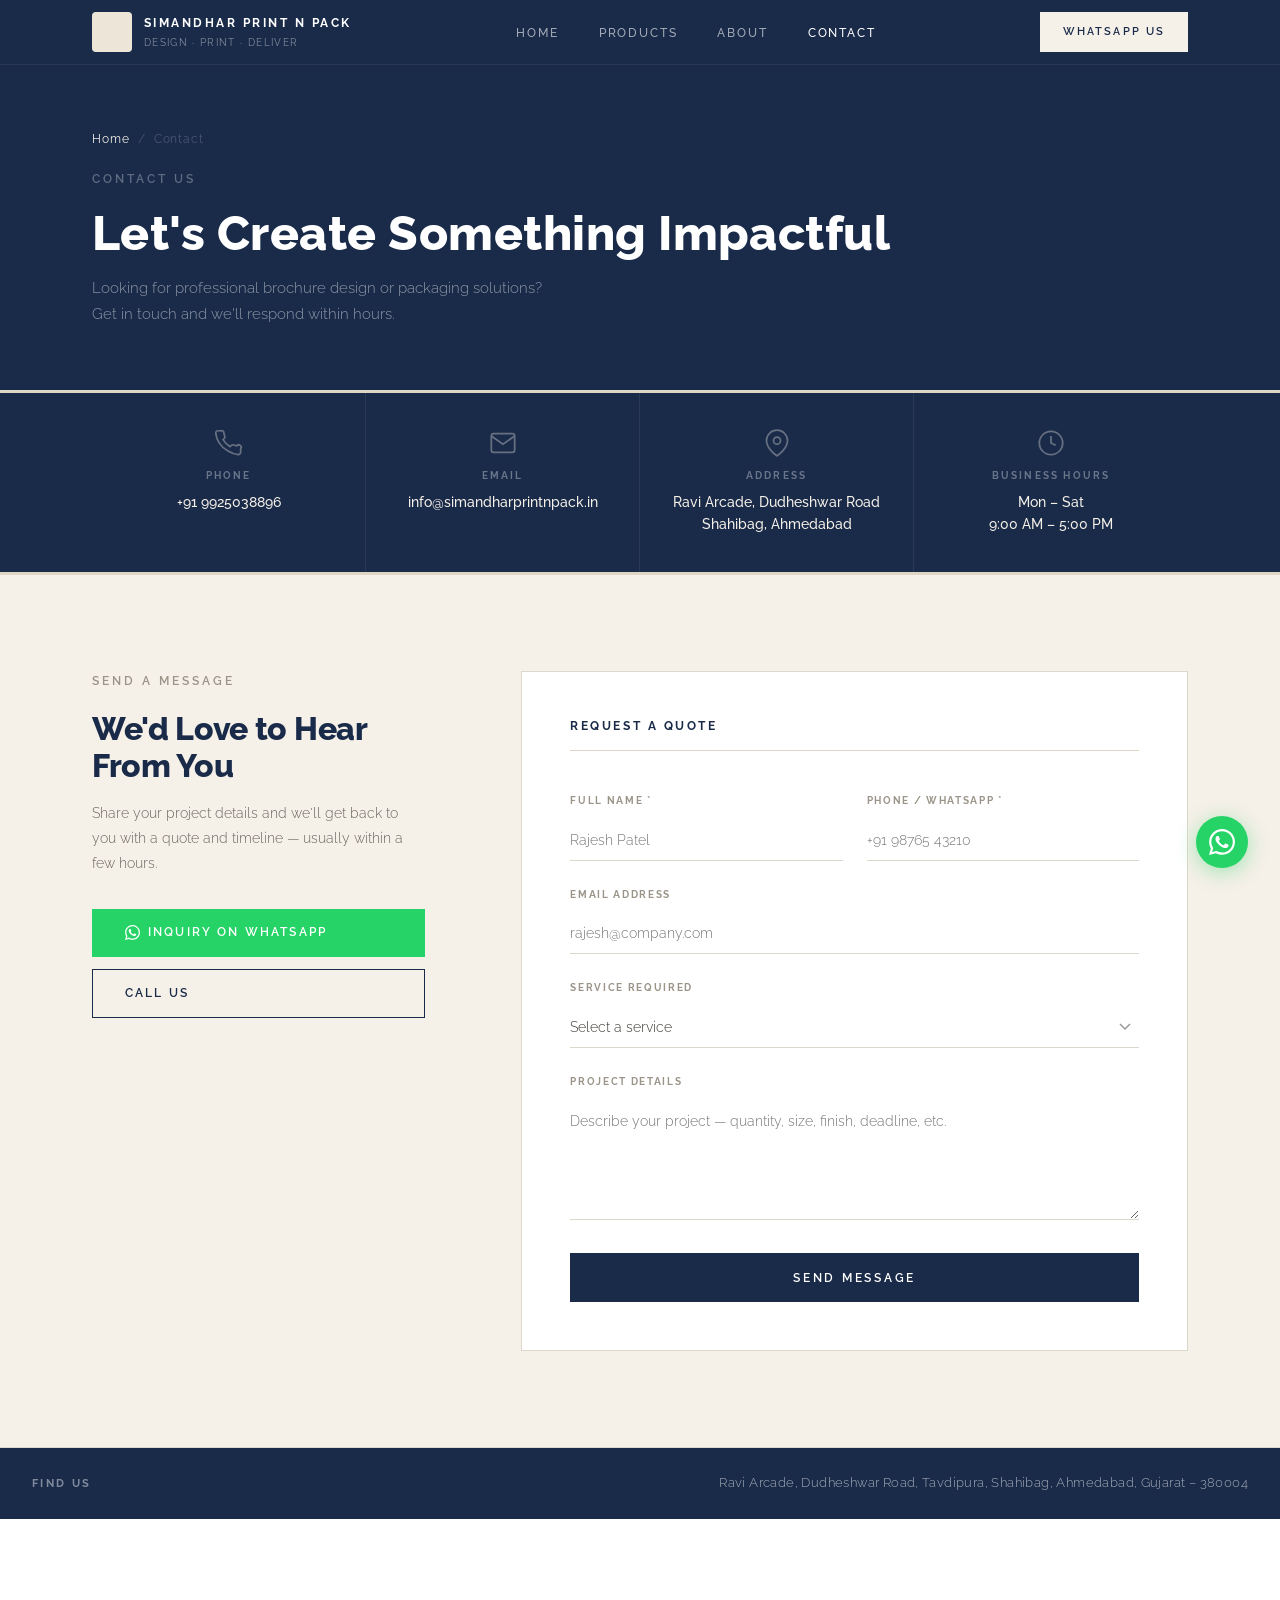
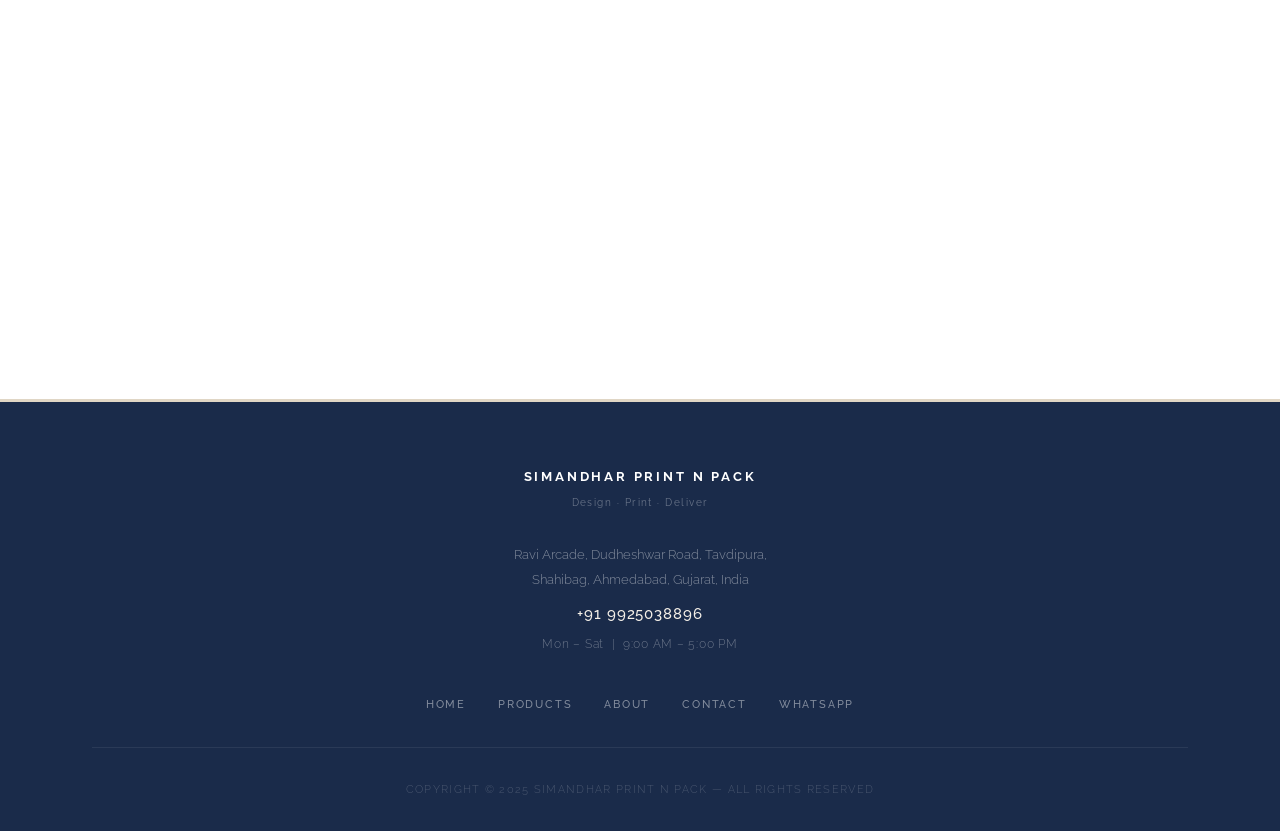
==== commit 1b86a76c: "Redesign contact page: info strip, form card, full-width map" ====
--- a/contact.html
+++ b/contact.html
@@ -5,10 +5,144 @@
   <meta name="viewport" content="width=device-width, initial-scale=1.0" />
   <title>Contact Us | Simandhar Print N Pack</title>
   <meta name="description" content="Get in touch with Simandhar Print N Pack. Request a quote for brochures, packaging design, logo branding and more. Located at Ravi Arcade, Dudheshwar Road, Ahmedabad." />
-  <link rel="preconnect" href="https://fonts.googleapis.com" />
-  <link rel="preconnect" href="https://fonts.gstatic.com" crossorigin />
   <link rel="icon" type="image/png" href="images/logo.png" />
   <link rel="stylesheet" href="css/style.css" />
+  <style>
+    /* ---- Contact page specific ---- */
+    .contact-strip {
+      background: var(--navy);
+      border-bottom: 3px solid var(--cream-dark);
+    }
+    .contact-strip-inner {
+      display: grid;
+      grid-template-columns: repeat(4, 1fr);
+      divide-x: 1px solid rgba(255,255,255,0.08);
+    }
+    .contact-strip-item {
+      padding: 2.25rem 2rem;
+      border-right: 1px solid rgba(255,255,255,0.07);
+      text-align: center;
+    }
+    .contact-strip-item:last-child { border-right: none; }
+    .contact-strip-item .cs-label {
+      font-size: 0.62rem;
+      font-weight: 700;
+      letter-spacing: 0.22em;
+      text-transform: uppercase;
+      color: rgba(255,255,255,0.35);
+      display: block;
+      margin-bottom: 0.5rem;
+    }
+    .contact-strip-item .cs-value {
+      font-size: 0.88rem;
+      font-weight: 500;
+      color: var(--cream);
+      line-height: 1.55;
+    }
+    .contact-strip-item .cs-value a {
+      color: var(--cream);
+      transition: opacity 0.2s;
+    }
+    .contact-strip-item .cs-value a:hover { opacity: 0.65; }
+    .contact-strip-item .cs-icon {
+      display: block;
+      margin: 0 auto 0.6rem;
+      width: 28px;
+      height: 28px;
+      opacity: 0.35;
+    }
+
+    .contact-form-section {
+      background: var(--cream);
+      padding: 6rem 0;
+      border-bottom: 1px solid var(--border);
+    }
+    .contact-form-inner {
+      display: grid;
+      grid-template-columns: 1fr 2fr;
+      gap: 6rem;
+      align-items: start;
+    }
+    .contact-aside h2 {
+      font-size: clamp(1.5rem, 3vw, 2rem);
+      font-weight: 800;
+      color: var(--navy);
+      letter-spacing: -0.01em;
+      margin-bottom: 1rem;
+      line-height: 1.15;
+    }
+    .contact-aside p {
+      font-size: 0.88rem;
+      font-weight: 300;
+      color: var(--grey-mid);
+      line-height: 1.8;
+      margin-bottom: 2rem;
+    }
+    .contact-aside-cta {
+      display: flex;
+      flex-direction: column;
+      gap: 0.75rem;
+    }
+
+    .form-card {
+      background: var(--white);
+      padding: 3rem;
+      border: 1.5px solid var(--border);
+    }
+    .form-card h3 {
+      font-size: 0.72rem;
+      font-weight: 700;
+      letter-spacing: 0.22em;
+      text-transform: uppercase;
+      color: var(--navy);
+      margin-bottom: 2.5rem;
+      padding-bottom: 1rem;
+      border-bottom: 1.5px solid var(--cream-dark);
+    }
+
+    .map-full {
+      display: block;
+      width: 100%;
+      height: 480px;
+      border: none;
+    }
+    .map-header {
+      background: var(--navy);
+      padding: 1.5rem 2rem;
+      display: flex;
+      align-items: center;
+      justify-content: space-between;
+      flex-wrap: wrap;
+      gap: 1rem;
+    }
+    .map-header-text {
+      font-size: 0.68rem;
+      font-weight: 700;
+      letter-spacing: 0.22em;
+      text-transform: uppercase;
+      color: rgba(255,255,255,0.45);
+    }
+    .map-header-addr {
+      font-size: 0.82rem;
+      font-weight: 300;
+      color: rgba(255,255,255,0.6);
+      letter-spacing: 0.03em;
+    }
+
+    @media (max-width: 860px) {
+      .contact-strip-inner { grid-template-columns: repeat(2, 1fr); }
+      .contact-strip-item:nth-child(2) { border-right: none; }
+      .contact-strip-item:nth-child(n+3) { border-top: 1px solid rgba(255,255,255,0.07); }
+      .contact-form-inner { grid-template-columns: 1fr; gap: 3rem; }
+    }
+    @media (max-width: 560px) {
+      .contact-strip-inner { grid-template-columns: 1fr; }
+      .contact-strip-item { border-right: none; border-bottom: 1px solid rgba(255,255,255,0.07); }
+      .contact-strip-item:last-child { border-bottom: none; }
+      .form-card { padding: 2rem 1.5rem; }
+      .map-full { height: 320px; }
+    }
+  </style>
 </head>
 <body>
 
@@ -30,7 +164,7 @@
           <li><a href="contact.html" class="active">Contact</a></li>
         </ul>
       </nav>
-      <a href="https://wa.me/919925038896" class="btn nav-cta" target="_blank" rel="noopener">WhatsApp Us</a>
+      <a href="https://wa.me/919925038896?text=Hi%2C%20I%27d%20like%20to%20request%20a%20quote." class="btn nav-cta" target="_blank" rel="noopener">WhatsApp Us</a>
       <button class="nav-toggle" id="navToggle" aria-label="Toggle menu">
         <span></span><span></span><span></span>
       </button>
@@ -50,115 +184,129 @@
       <div class="breadcrumb">
         <a href="index.html">Home</a><span>/</span><span>Contact</span>
       </div>
-      <span class="section-label" style="text-align:left;color:rgba(255,255,255,0.3);">Contact Us</span>
+      <span class="section-label" style="text-align:left;color:rgba(255,255,255,0.3);margin-bottom:1rem;">Contact Us</span>
       <h1>Let's Create Something Impactful</h1>
-      <p>Ready to start your project? Get in touch and we'll respond within hours.</p>
+      <p>Looking for professional brochure design or packaging solutions?<br>Get in touch and we'll respond within hours.</p>
     </div>
   </section>
 
-  <!-- CONTACT LAYOUT -->
-  <div class="container">
-    <div class="contact-layout">
-
-      <!-- INFO PANEL -->
-      <div class="contact-info-panel">
-        <h2>Get In Touch</h2>
-
-        <div class="contact-detail">
-          <div class="label">Phone</div>
-          <div class="value"><a href="tel:+919925038896">+91 9925038896</a></div>
-        </div>
-
-        <div class="contact-detail">
-          <div class="label">WhatsApp</div>
-          <div class="value"><a href="https://wa.me/919925038896" target="_blank" rel="noopener">+91 9925038896</a></div>
-        </div>
-
-        <div class="contact-detail">
-          <div class="label">Email</div>
-          <div class="value"><a href="mailto:info@simandharprintnpack.in">info@simandharprintnpack.in</a></div>
-        </div>
-
-        <div class="contact-detail">
-          <div class="label">Address</div>
-          <div class="value">Ravi Arcade, Dudheshwar Road, Tavdipura,<br>Shahibag, Ahmedabad, Gujarat &ndash; 380004</div>
-        </div>
-
-        <div class="contact-detail">
-          <div class="label">Business Hours</div>
-          <div class="value">Mon &ndash; Sat: 9:00 AM &ndash; 5:00 PM</div>
-        </div>
-
-        <div style="margin-top:2.5rem;">
-          <a href="https://wa.me/919925038896?text=Hi%2C%20I%27d%20like%20to%20request%20a%20quote." class="btn btn-whatsapp" target="_blank" rel="noopener" style="width:100%;justify-content:center;">
-            <svg viewBox="0 0 24 24" width="16" height="16" fill="currentColor"><path d="M17.472 14.382c-.297-.149-1.758-.867-2.03-.967-.273-.099-.471-.148-.67.15-.197.297-.767.966-.94 1.164-.173.199-.347.223-.644.075-.297-.15-1.255-.463-2.39-1.475-.883-.788-1.48-1.761-1.653-2.059-.173-.297-.018-.458.13-.606.134-.133.298-.347.446-.52.149-.174.198-.298.298-.497.099-.198.05-.371-.025-.52-.075-.149-.669-1.612-.916-2.207-.242-.579-.487-.5-.669-.51-.173-.008-.371-.01-.57-.01-.198 0-.52.074-.792.372-.272.297-1.04 1.016-1.04 2.479 0 1.462 1.065 2.875 1.213 3.074.149.198 2.096 3.2 5.077 4.487.709.306 1.262.489 1.694.625.712.227 1.36.195 1.871.118.571-.085 1.758-.719 2.006-1.413.248-.694.248-1.289.173-1.413-.074-.124-.272-.198-.57-.347m-5.421 7.403h-.004a9.87 9.87 0 01-5.031-1.378l-.361-.214-3.741.982.998-3.648-.235-.374a9.86 9.86 0 01-1.51-5.26c.001-5.45 4.436-9.884 9.888-9.884 2.64 0 5.122 1.03 6.988 2.898a9.825 9.825 0 012.893 6.994c-.003 5.45-4.437 9.884-9.885 9.884m8.413-18.297A11.815 11.815 0 0012.05 0C5.495 0 .16 5.335.157 11.892c0 2.096.547 4.142 1.588 5.945L.057 24l6.305-1.654a11.882 11.882 0 005.683 1.448h.005c6.554 0 11.89-5.335 11.893-11.893a11.821 11.821 0 00-3.48-8.413Z"/></svg>
-            Inquiry on WhatsApp
-          </a>
-        </div>
+  <!-- CONTACT INFO STRIP -->
+  <div class="contact-strip">
+    <div class="container">
+      <div class="contact-strip-inner">
+
+        <div class="contact-strip-item">
+          <svg class="cs-icon" viewBox="0 0 24 24" fill="none" stroke="currentColor" stroke-width="1.5" color="var(--cream)">
+            <path d="M22 16.92v3a2 2 0 01-2.18 2 19.79 19.79 0 01-8.63-3.07A19.5 19.5 0 013.7 12.1a19.79 19.79 0 01-3.07-8.67A2 2 0 012.61 1.5h3a2 2 0 012 1.72c.127.96.361 1.903.7 2.81a2 2 0 01-.45 2.11L6.91 9.1a16 16 0 006 6l.96-.96a2 2 0 012.11-.45c.907.339 1.85.573 2.81.7A2 2 0 0122 16.92z"/>
+          </svg>
+          <span class="cs-label">Phone</span>
+          <div class="cs-value"><a href="tel:+919925038896">+91 9925038896</a></div>
+        </div>
+
+        <div class="contact-strip-item">
+          <svg class="cs-icon" viewBox="0 0 24 24" fill="none" stroke="currentColor" stroke-width="1.5" color="var(--cream)">
+            <path d="M4 4h16c1.1 0 2 .9 2 2v12c0 1.1-.9 2-2 2H4c-1.1 0-2-.9-2-2V6c0-1.1.9-2 2-2z"/><polyline points="22,6 12,13 2,6"/>
+          </svg>
+          <span class="cs-label">Email</span>
+          <div class="cs-value"><a href="mailto:info@simandharprintnpack.in">info@simandharprintnpack.in</a></div>
+        </div>
+
+        <div class="contact-strip-item">
+          <svg class="cs-icon" viewBox="0 0 24 24" fill="none" stroke="currentColor" stroke-width="1.5" color="var(--cream)">
+            <path d="M21 10c0 7-9 13-9 13s-9-6-9-13a9 9 0 0118 0z"/><circle cx="12" cy="10" r="3"/>
+          </svg>
+          <span class="cs-label">Address</span>
+          <div class="cs-value">Ravi Arcade, Dudheshwar Road<br>Shahibag, Ahmedabad</div>
+        </div>
+
+        <div class="contact-strip-item">
+          <svg class="cs-icon" viewBox="0 0 24 24" fill="none" stroke="currentColor" stroke-width="1.5" color="var(--cream)">
+            <circle cx="12" cy="12" r="10"/><polyline points="12,6 12,12 16,14"/>
+          </svg>
+          <span class="cs-label">Business Hours</span>
+          <div class="cs-value">Mon &ndash; Sat<br>9:00 AM &ndash; 5:00 PM</div>
+        </div>
+
       </div>
-
-      <!-- FORM PANEL -->
-      <div class="contact-form-panel">
-        <h2>Send Us a Message</h2>
-        <p>Fill in the details and we'll get back to you shortly.</p>
-
-        <form id="contactForm" action="https://formspree.io/f/YOUR_FORM_ID" method="POST">
-          <div class="form-row">
-            <div class="form-group">
-              <label for="name">Your Name *</label>
-              <input type="text" id="name" name="name" required placeholder="Rajesh Patel" />
+    </div>
+  </div>
+
+  <!-- FORM SECTION -->
+  <section class="contact-form-section">
+    <div class="container">
+      <div class="contact-form-inner">
+
+        <!-- Aside -->
+        <div class="contact-aside">
+          <span class="section-label" style="text-align:left;">Send a Message</span>
+          <h2>We'd Love to Hear From You</h2>
+          <p>Share your project details and we'll get back to you with a quote and timeline — usually within a few hours.</p>
+          <div class="contact-aside-cta">
+            <a href="https://wa.me/919925038896?text=Hi%2C%20I%27d%20like%20to%20request%20a%20quote." class="btn btn-whatsapp" target="_blank" rel="noopener">
+              <svg viewBox="0 0 24 24" width="15" height="15" fill="currentColor"><path d="M17.472 14.382c-.297-.149-1.758-.867-2.03-.967-.273-.099-.471-.148-.67.15-.197.297-.767.966-.94 1.164-.173.199-.347.223-.644.075-.297-.15-1.255-.463-2.39-1.475-.883-.788-1.48-1.761-1.653-2.059-.173-.297-.018-.458.13-.606.134-.133.298-.347.446-.52.149-.174.198-.298.298-.497.099-.198.05-.371-.025-.52-.075-.149-.669-1.612-.916-2.207-.242-.579-.487-.5-.669-.51-.173-.008-.371-.01-.57-.01-.198 0-.52.074-.792.372-.272.297-1.04 1.016-1.04 2.479 0 1.462 1.065 2.875 1.213 3.074.149.198 2.096 3.2 5.077 4.487.709.306 1.262.489 1.694.625.712.227 1.36.195 1.871.118.571-.085 1.758-.719 2.006-1.413.248-.694.248-1.289.173-1.413-.074-.124-.272-.198-.57-.347m-5.421 7.403h-.004a9.87 9.87 0 01-5.031-1.378l-.361-.214-3.741.982.998-3.648-.235-.374a9.86 9.86 0 01-1.51-5.26c.001-5.45 4.436-9.884 9.888-9.884 2.64 0 5.122 1.03 6.988 2.898a9.825 9.825 0 012.893 6.994c-.003 5.45-4.437 9.884-9.885 9.884m8.413-18.297A11.815 11.815 0 0012.05 0C5.495 0 .16 5.335.157 11.892c0 2.096.547 4.142 1.588 5.945L.057 24l6.305-1.654a11.882 11.882 0 005.683 1.448h.005c6.554 0 11.89-5.335 11.893-11.893a11.821 11.821 0 00-3.48-8.413Z"/></svg>
+              Inquiry on WhatsApp
+            </a>
+            <a href="tel:+919925038896" class="btn btn-outline">Call Us</a>
+          </div>
+        </div>
+
+        <!-- Form card -->
+        <div class="form-card">
+          <h3>Request a Quote</h3>
+          <form id="contactForm" action="https://formspree.io/f/YOUR_FORM_ID" method="POST">
+            <div class="form-row">
+              <div class="form-group">
+                <label for="name">Full Name *</label>
+                <input type="text" id="name" name="name" required placeholder="Rajesh Patel" />
+              </div>
+              <div class="form-group">
+                <label for="phone">Phone / WhatsApp *</label>
+                <input type="tel" id="phone" name="phone" required placeholder="+91 98765 43210" />
+              </div>
             </div>
             <div class="form-group">
-              <label for="phone">Phone / WhatsApp *</label>
-              <input type="tel" id="phone" name="phone" required placeholder="+91 98765 43210" />
+              <label for="email">Email Address</label>
+              <input type="email" id="email" name="email" placeholder="rajesh@company.com" />
             </div>
-          </div>
-
-          <div class="form-group">
-            <label for="email">Email Address</label>
-            <input type="email" id="email" name="email" placeholder="rajesh@company.com" />
-          </div>
-
-          <div class="form-group">
-            <label for="service">Service Interested In</label>
-            <select id="service" name="service">
-              <option value="">Select a service</option>
-              <option value="brochures">Building Brochures</option>
-              <option value="packaging">Packaging Design &amp; Box Layout</option>
-              <option value="logo">Logo Design &amp; Branding</option>
-              <option value="visiting-cards">Visiting Cards</option>
-              <option value="ai">AI Images &amp; Video</option>
-              <option value="other">Other / Multiple Services</option>
-            </select>
-          </div>
-
-          <div class="form-group">
-            <label for="message">Message</label>
-            <textarea id="message" name="message" placeholder="Tell us about your project — quantity, size, finish, deadline, etc."></textarea>
-          </div>
-
-          <button type="submit" class="btn btn-navy submit-btn">Send Message</button>
-        </form>
+            <div class="form-group">
+              <label for="service">Service Required</label>
+              <select id="service" name="service">
+                <option value="">Select a service</option>
+                <option value="brochures">Building Brochures</option>
+                <option value="packaging">Packaging Design &amp; Box Layout</option>
+                <option value="logo">Logo Design &amp; Branding</option>
+                <option value="visiting-cards">Visiting Cards</option>
+                <option value="ai">AI Images &amp; Video</option>
+                <option value="other">Other / Multiple Services</option>
+              </select>
+            </div>
+            <div class="form-group">
+              <label for="message">Project Details</label>
+              <textarea id="message" name="message" placeholder="Describe your project — quantity, size, finish, deadline, etc."></textarea>
+            </div>
+            <button type="submit" class="btn btn-navy submit-btn">Send Message</button>
+          </form>
+        </div>
+
       </div>
-
-    </div>
-  </div>
-
-  <!-- MAP -->
-  <div class="container">
-    <div class="map-section">
-      <p class="map-label">Find Us</p>
-      <!-- Replace the src below with your exact Google Maps embed URL -->
-      <div class="map-embed">
-        <iframe
-          src="https://www.google.com/maps/embed?pb=!1m18!1m12!1m3!1d3671.5!2d72.5850!3d23.0450!2m3!1f0!2f0!3f0!3m2!1i1024!2i768!4f13.1!3m3!1m2!1s0x395e8527f8f4b315%3A0x7f9fb3b23b3fb8e4!2sDudheshwar%20Rd%2C%20Shahibaug%2C%20Ahmedabad%2C%20Gujarat!5e0!3m2!1sen!2sin!4v1234567890!5m2!1sen!2sin"
-          allowfullscreen=""
-          loading="lazy"
-          referrerpolicy="no-referrer-when-downgrade"
-          title="Simandhar Print N Pack — Ravi Arcade, Dudheshwar Road, Ahmedabad">
-        </iframe>
-      </div>
-    </div>
+    </div>
+  </section>
+
+  <!-- MAP — full width -->
+  <div>
+    <div class="map-header">
+      <span class="map-header-text">Find Us</span>
+      <span class="map-header-addr">Ravi Arcade, Dudheshwar Road, Tavdipura, Shahibag, Ahmedabad, Gujarat &ndash; 380004</span>
+    </div>
+    <!-- Replace src with your exact Google Maps embed URL when ready -->
+    <iframe
+      class="map-full"
+      src="https://www.google.com/maps/embed?pb=!1m18!1m12!1m3!1d3671.5!2d72.5850!3d23.0450!2m3!1f0!2f0!3f0!3m2!1i1024!2i768!4f13.1!3m3!1m2!1s0x395e8527f8f4b315%3A0x7f9fb3b23b3fb8e4!2sDudheshwar%20Rd%2C%20Shahibaug%2C%20Ahmedabad%2C%20Gujarat!5e0!3m2!1sen!2sin!4v1234567890!5m2!1sen!2sin"
+      allowfullscreen=""
+      loading="lazy"
+      referrerpolicy="no-referrer-when-downgrade"
+      title="Simandhar Print N Pack — Ravi Arcade, Dudheshwar Road, Ahmedabad">
+    </iframe>
   </div>
 
   <!-- FOOTER -->
@@ -171,7 +319,7 @@
         Shahibag, Ahmedabad, Gujarat, India
       </p>
       <a href="tel:+919925038896" class="footer-phone">+91 9925038896</a>
-      <span class="footer-hours">Mon – Sat &nbsp;|&nbsp; 9:00 AM – 5:00 PM</span>
+      <span class="footer-hours">Mon &ndash; Sat &nbsp;|&nbsp; 9:00 AM &ndash; 5:00 PM</span>
       <nav class="footer-nav">
         <a href="index.html">Home</a>
         <a href="index.html#products">Products</a>
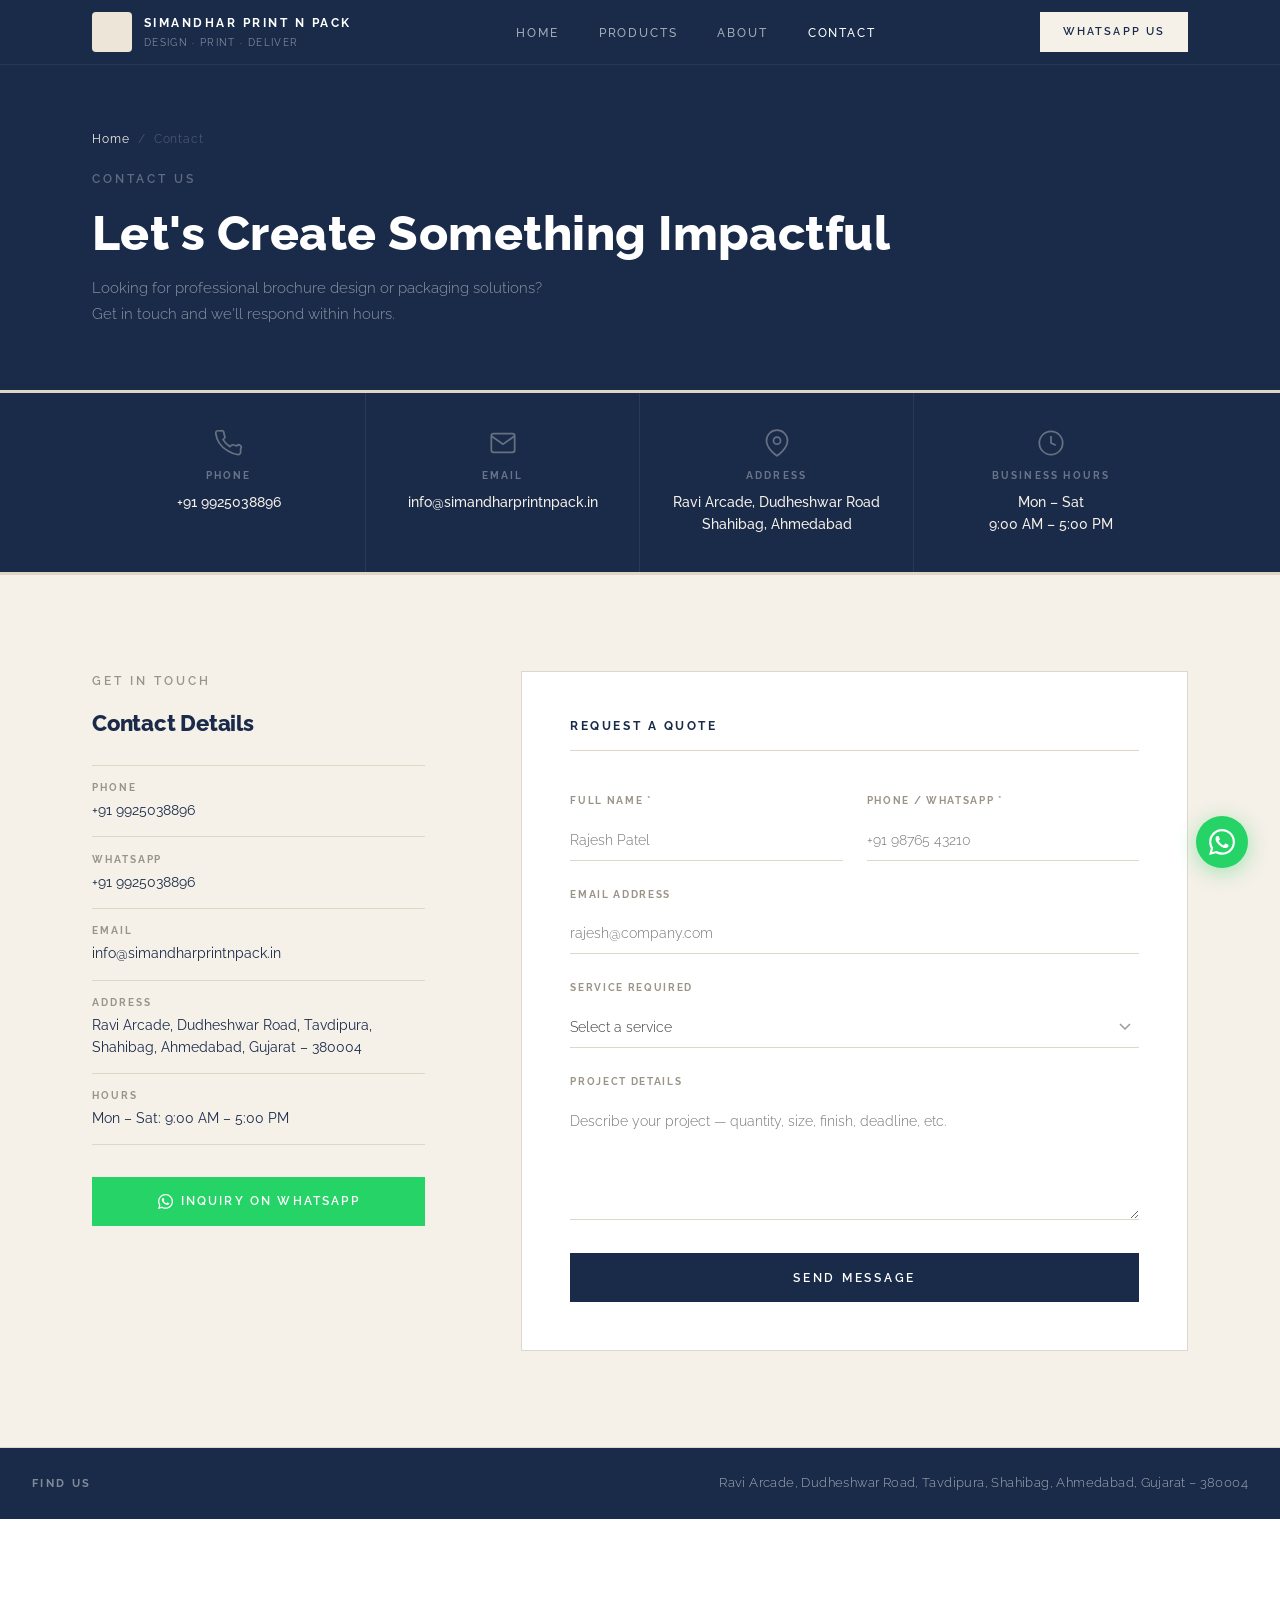
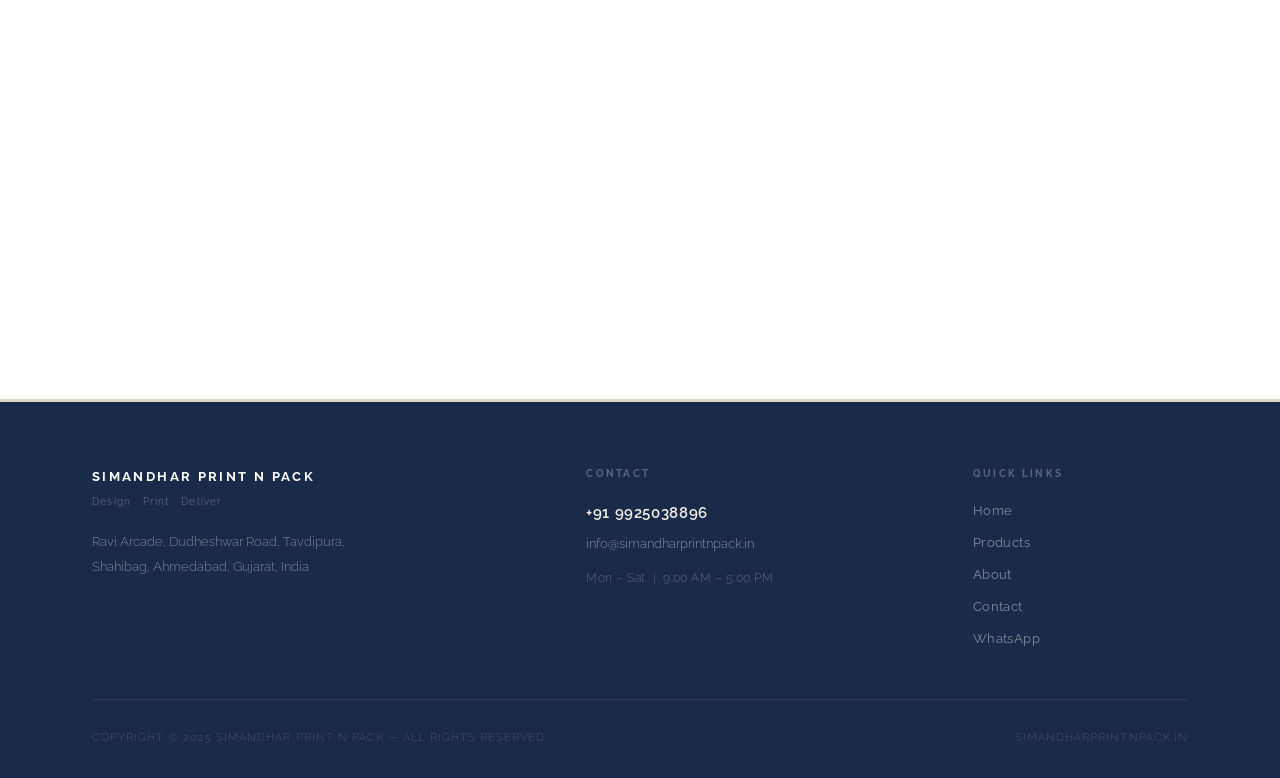
==== commit ca8d8b5d: "Footer horizontal 3-col layout, contact aside redesign, gallery CSS fix Co-Authored-By: Claude Sonne" ====
--- a/contact.html
+++ b/contact.html
@@ -64,25 +64,42 @@
       align-items: start;
     }
     .contact-aside h2 {
-      font-size: clamp(1.5rem, 3vw, 2rem);
+      font-size: 1.4rem;
       font-weight: 800;
       color: var(--navy);
       letter-spacing: -0.01em;
-      margin-bottom: 1rem;
+      margin-bottom: 1.75rem;
       line-height: 1.15;
     }
-    .contact-aside p {
-      font-size: 0.88rem;
-      font-weight: 300;
-      color: var(--grey-mid);
-      line-height: 1.8;
-      margin-bottom: 2rem;
-    }
-    .contact-aside-cta {
+    .contact-detail-list {
+      border-top: 1.5px solid var(--cream-dark);
+      margin-bottom: 0;
+    }
+    .contact-detail-row {
       display: flex;
       flex-direction: column;
-      gap: 0.75rem;
-    }
+      padding: 0.9rem 0;
+      border-bottom: 1px solid var(--cream-dark);
+      gap: 0.2rem;
+    }
+    .cd-label {
+      font-size: 0.6rem;
+      font-weight: 700;
+      letter-spacing: 0.2em;
+      text-transform: uppercase;
+      color: var(--grey);
+    }
+    .cd-value {
+      font-size: 0.88rem;
+      font-weight: 400;
+      color: var(--navy);
+      line-height: 1.55;
+    }
+    .cd-value a {
+      color: var(--navy);
+      transition: opacity 0.2s;
+    }
+    .cd-value a:hover { opacity: 0.6; }
 
     .form-card {
       background: var(--white);
@@ -236,17 +253,39 @@
     <div class="container">
       <div class="contact-form-inner">
 
-        <!-- Aside -->
+        <!-- Aside — contact details -->
         <div class="contact-aside">
-          <span class="section-label" style="text-align:left;">Send a Message</span>
-          <h2>We'd Love to Hear From You</h2>
-          <p>Share your project details and we'll get back to you with a quote and timeline — usually within a few hours.</p>
-          <div class="contact-aside-cta">
-            <a href="https://wa.me/919925038896?text=Hi%2C%20I%27d%20like%20to%20request%20a%20quote." class="btn btn-whatsapp" target="_blank" rel="noopener">
+          <span class="section-label" style="text-align:left;">Get In Touch</span>
+          <h2>Contact Details</h2>
+
+          <div class="contact-detail-list">
+            <div class="contact-detail-row">
+              <span class="cd-label">Phone</span>
+              <a href="tel:+919925038896" class="cd-value">+91 9925038896</a>
+            </div>
+            <div class="contact-detail-row">
+              <span class="cd-label">WhatsApp</span>
+              <a href="https://wa.me/919925038896" target="_blank" rel="noopener" class="cd-value">+91 9925038896</a>
+            </div>
+            <div class="contact-detail-row">
+              <span class="cd-label">Email</span>
+              <a href="mailto:info@simandharprintnpack.in" class="cd-value">info@simandharprintnpack.in</a>
+            </div>
+            <div class="contact-detail-row">
+              <span class="cd-label">Address</span>
+              <span class="cd-value">Ravi Arcade, Dudheshwar Road, Tavdipura,<br>Shahibag, Ahmedabad, Gujarat &ndash; 380004</span>
+            </div>
+            <div class="contact-detail-row">
+              <span class="cd-label">Hours</span>
+              <span class="cd-value">Mon &ndash; Sat: 9:00 AM &ndash; 5:00 PM</span>
+            </div>
+          </div>
+
+          <div style="margin-top:2rem;">
+            <a href="https://wa.me/919925038896?text=Hi%2C%20I%27d%20like%20to%20request%20a%20quote." class="btn btn-whatsapp" target="_blank" rel="noopener" style="width:100%;justify-content:center;">
               <svg viewBox="0 0 24 24" width="15" height="15" fill="currentColor"><path d="M17.472 14.382c-.297-.149-1.758-.867-2.03-.967-.273-.099-.471-.148-.67.15-.197.297-.767.966-.94 1.164-.173.199-.347.223-.644.075-.297-.15-1.255-.463-2.39-1.475-.883-.788-1.48-1.761-1.653-2.059-.173-.297-.018-.458.13-.606.134-.133.298-.347.446-.52.149-.174.198-.298.298-.497.099-.198.05-.371-.025-.52-.075-.149-.669-1.612-.916-2.207-.242-.579-.487-.5-.669-.51-.173-.008-.371-.01-.57-.01-.198 0-.52.074-.792.372-.272.297-1.04 1.016-1.04 2.479 0 1.462 1.065 2.875 1.213 3.074.149.198 2.096 3.2 5.077 4.487.709.306 1.262.489 1.694.625.712.227 1.36.195 1.871.118.571-.085 1.758-.719 2.006-1.413.248-.694.248-1.289.173-1.413-.074-.124-.272-.198-.57-.347m-5.421 7.403h-.004a9.87 9.87 0 01-5.031-1.378l-.361-.214-3.741.982.998-3.648-.235-.374a9.86 9.86 0 01-1.51-5.26c.001-5.45 4.436-9.884 9.888-9.884 2.64 0 5.122 1.03 6.988 2.898a9.825 9.825 0 012.893 6.994c-.003 5.45-4.437 9.884-9.885 9.884m8.413-18.297A11.815 11.815 0 0012.05 0C5.495 0 .16 5.335.157 11.892c0 2.096.547 4.142 1.588 5.945L.057 24l6.305-1.654a11.882 11.882 0 005.683 1.448h.005c6.554 0 11.89-5.335 11.893-11.893a11.821 11.821 0 00-3.48-8.413Z"/></svg>
               Inquiry on WhatsApp
             </a>
-            <a href="tel:+919925038896" class="btn btn-outline">Call Us</a>
           </div>
         </div>
 
@@ -312,22 +351,33 @@
   <!-- FOOTER -->
   <footer class="site-footer">
     <div class="container">
-      <span class="footer-brand-name">Simandhar Print N Pack</span>
-      <span class="footer-brand-sub">Design · Print · Deliver</span>
-      <p class="footer-address">
-        Ravi Arcade, Dudheshwar Road, Tavdipura,<br>
-        Shahibag, Ahmedabad, Gujarat, India
-      </p>
-      <a href="tel:+919925038896" class="footer-phone">+91 9925038896</a>
-      <span class="footer-hours">Mon &ndash; Sat &nbsp;|&nbsp; 9:00 AM &ndash; 5:00 PM</span>
-      <nav class="footer-nav">
-        <a href="index.html">Home</a>
-        <a href="index.html#products">Products</a>
-        <a href="index.html#about">About</a>
-        <a href="contact.html">Contact</a>
-        <a href="https://wa.me/919925038896" target="_blank" rel="noopener">WhatsApp</a>
-      </nav>
-      <p class="footer-copy">Copyright &copy; 2025 Simandhar Print N Pack &mdash; All Rights Reserved</p>
+      <div class="footer-grid">
+        <div>
+          <span class="footer-brand-name">Simandhar Print N Pack</span>
+          <span class="footer-brand-sub">Design · Print · Deliver</span>
+          <p class="footer-address">Ravi Arcade, Dudheshwar Road, Tavdipura,<br>Shahibag, Ahmedabad, Gujarat, India</p>
+        </div>
+        <div>
+          <span class="footer-col-label">Contact</span>
+          <a href="tel:+919925038896" class="footer-phone">+91 9925038896</a>
+          <a href="mailto:info@simandharprintnpack.in" class="footer-email">info@simandharprintnpack.in</a>
+          <span class="footer-hours">Mon &ndash; Sat &nbsp;|&nbsp; 9:00 AM &ndash; 5:00 PM</span>
+        </div>
+        <div>
+          <span class="footer-col-label">Quick Links</span>
+          <nav class="footer-nav-col">
+            <a href="index.html">Home</a>
+            <a href="index.html#products">Products</a>
+            <a href="index.html#about">About</a>
+            <a href="contact.html">Contact</a>
+            <a href="https://wa.me/919925038896" target="_blank" rel="noopener">WhatsApp</a>
+          </nav>
+        </div>
+      </div>
+      <div class="footer-bottom">
+        <p class="footer-copy">Copyright &copy; 2025 Simandhar Print N Pack &mdash; All Rights Reserved</p>
+        <p class="footer-copy">simandharprintnpack.in</p>
+      </div>
     </div>
   </footer>
 
--- a/css/style.css
+++ b/css/style.css
@@ -516,62 +516,113 @@
 .cta-btns { display: flex; gap: 1rem; justify-content: center; flex-wrap: wrap; }
 
 /* =============================================
-   FOOTER
+   FOOTER  — horizontal 3-column
    ============================================= */
 .site-footer {
   background: var(--navy);
   padding: 4rem 0 2rem;
-  text-align: center;
   border-top: 3px solid var(--cream-dark);
 }
+.footer-grid {
+  display: grid;
+  grid-template-columns: 2fr 1.5fr 1fr;
+  gap: 4rem;
+  padding-bottom: 3rem;
+  border-bottom: 1px solid rgba(255,255,255,0.08);
+  margin-bottom: 1.75rem;
+}
+.footer-col-label {
+  font-size: 0.6rem;
+  font-weight: 700;
+  letter-spacing: 0.24em;
+  text-transform: uppercase;
+  color: rgba(255,255,255,0.28);
+  display: block;
+  margin-bottom: 1.1rem;
+}
 .footer-brand-name {
-  font-size: 0.8rem;
-  font-weight: 700;
-  letter-spacing: 0.22em;
+  font-size: 0.82rem;
+  font-weight: 700;
+  letter-spacing: 0.18em;
   text-transform: uppercase;
   color: var(--white);
   display: block;
-  margin-bottom: 0.3rem;
+  margin-bottom: 0.25rem;
 }
 .footer-brand-sub {
-  font-size: 0.65rem;
+  font-size: 0.62rem;
   font-weight: 400;
-  letter-spacing: 0.14em;
-  color: rgba(255,255,255,0.35);
-  display: block;
-  margin-bottom: 2rem;
+  letter-spacing: 0.12em;
+  color: rgba(255,255,255,0.28);
+  display: block;
+  margin-bottom: 1.25rem;
 }
 .footer-address {
   font-size: 0.82rem;
   font-weight: 300;
+  color: rgba(255,255,255,0.42);
+  line-height: 1.85;
+}
+.footer-phone {
+  font-size: 0.95rem;
+  font-weight: 600;
+  color: var(--cream);
+  letter-spacing: 0.04em;
+  display: block;
+  margin-bottom: 0.4rem;
+  transition: opacity var(--transition);
+}
+.footer-phone:hover { opacity: 0.7; }
+.footer-email {
+  font-size: 0.8rem;
+  font-weight: 300;
   color: rgba(255,255,255,0.45);
-  line-height: 1.9;
-  margin-bottom: 0.5rem;
-}
-.footer-phone {
-  font-size: 0.92rem;
-  font-weight: 500;
-  color: var(--cream);
-  letter-spacing: 0.06em;
-  display: block;
-  margin-bottom: 0.4rem;
-}
+  display: block;
+  margin-bottom: 0.75rem;
+  transition: color var(--transition);
+}
+.footer-email:hover { color: var(--cream); }
 .footer-hours {
-  font-size: 0.78rem;
-  font-weight: 300;
-  color: rgba(255,255,255,0.35);
-  letter-spacing: 0.06em;
-  display: block;
-  margin-bottom: 2.5rem;
-}
+  font-size: 0.76rem;
+  font-weight: 300;
+  color: rgba(255,255,255,0.28);
+  letter-spacing: 0.04em;
+  display: block;
+}
+.footer-nav-col {
+  display: flex;
+  flex-direction: column;
+  gap: 0.6rem;
+}
+.footer-nav-col a {
+  font-size: 0.8rem;
+  font-weight: 400;
+  color: rgba(255,255,255,0.45);
+  letter-spacing: 0.03em;
+  transition: color var(--transition);
+}
+.footer-nav-col a:hover { color: var(--cream); }
+.footer-bottom {
+  display: flex;
+  align-items: center;
+  justify-content: space-between;
+  flex-wrap: wrap;
+  gap: 1rem;
+}
+.footer-copy {
+  font-size: 0.66rem;
+  font-weight: 300;
+  letter-spacing: 0.1em;
+  text-transform: uppercase;
+  color: rgba(255,255,255,0.18);
+}
+
+/* legacy centred footer — keep for fallback */
 .footer-nav {
   display: flex;
   justify-content: center;
   gap: 2rem;
   flex-wrap: wrap;
-  padding-bottom: 2rem;
-  border-bottom: 1px solid rgba(255,255,255,0.07);
-  margin-bottom: 2rem;
 }
 .footer-nav a {
   font-size: 0.7rem;
@@ -582,12 +633,13 @@
   transition: color var(--transition);
 }
 .footer-nav a:hover { color: var(--cream); }
-.footer-copy {
-  font-size: 0.68rem;
-  font-weight: 300;
-  letter-spacing: 0.12em;
-  text-transform: uppercase;
-  color: rgba(255,255,255,0.2);
+
+@media (max-width: 860px) {
+  .footer-grid { grid-template-columns: 1fr 1fr; gap: 2.5rem; }
+}
+@media (max-width: 560px) {
+  .footer-grid { grid-template-columns: 1fr; gap: 2rem; }
+  .footer-bottom { justify-content: center; text-align: center; }
 }
 
 /* =============================================
@@ -660,7 +712,8 @@
   background: var(--border);
   border: 1.5px solid var(--border);
 }
-.gallery-item.ph { height: 240px; }
+.gallery-item.ph,
+.gallery-grid .ph { height: 240px; }
 
 .two-col { display: grid; grid-template-columns: 1fr 1fr; gap: 5rem; align-items: start; }
 
